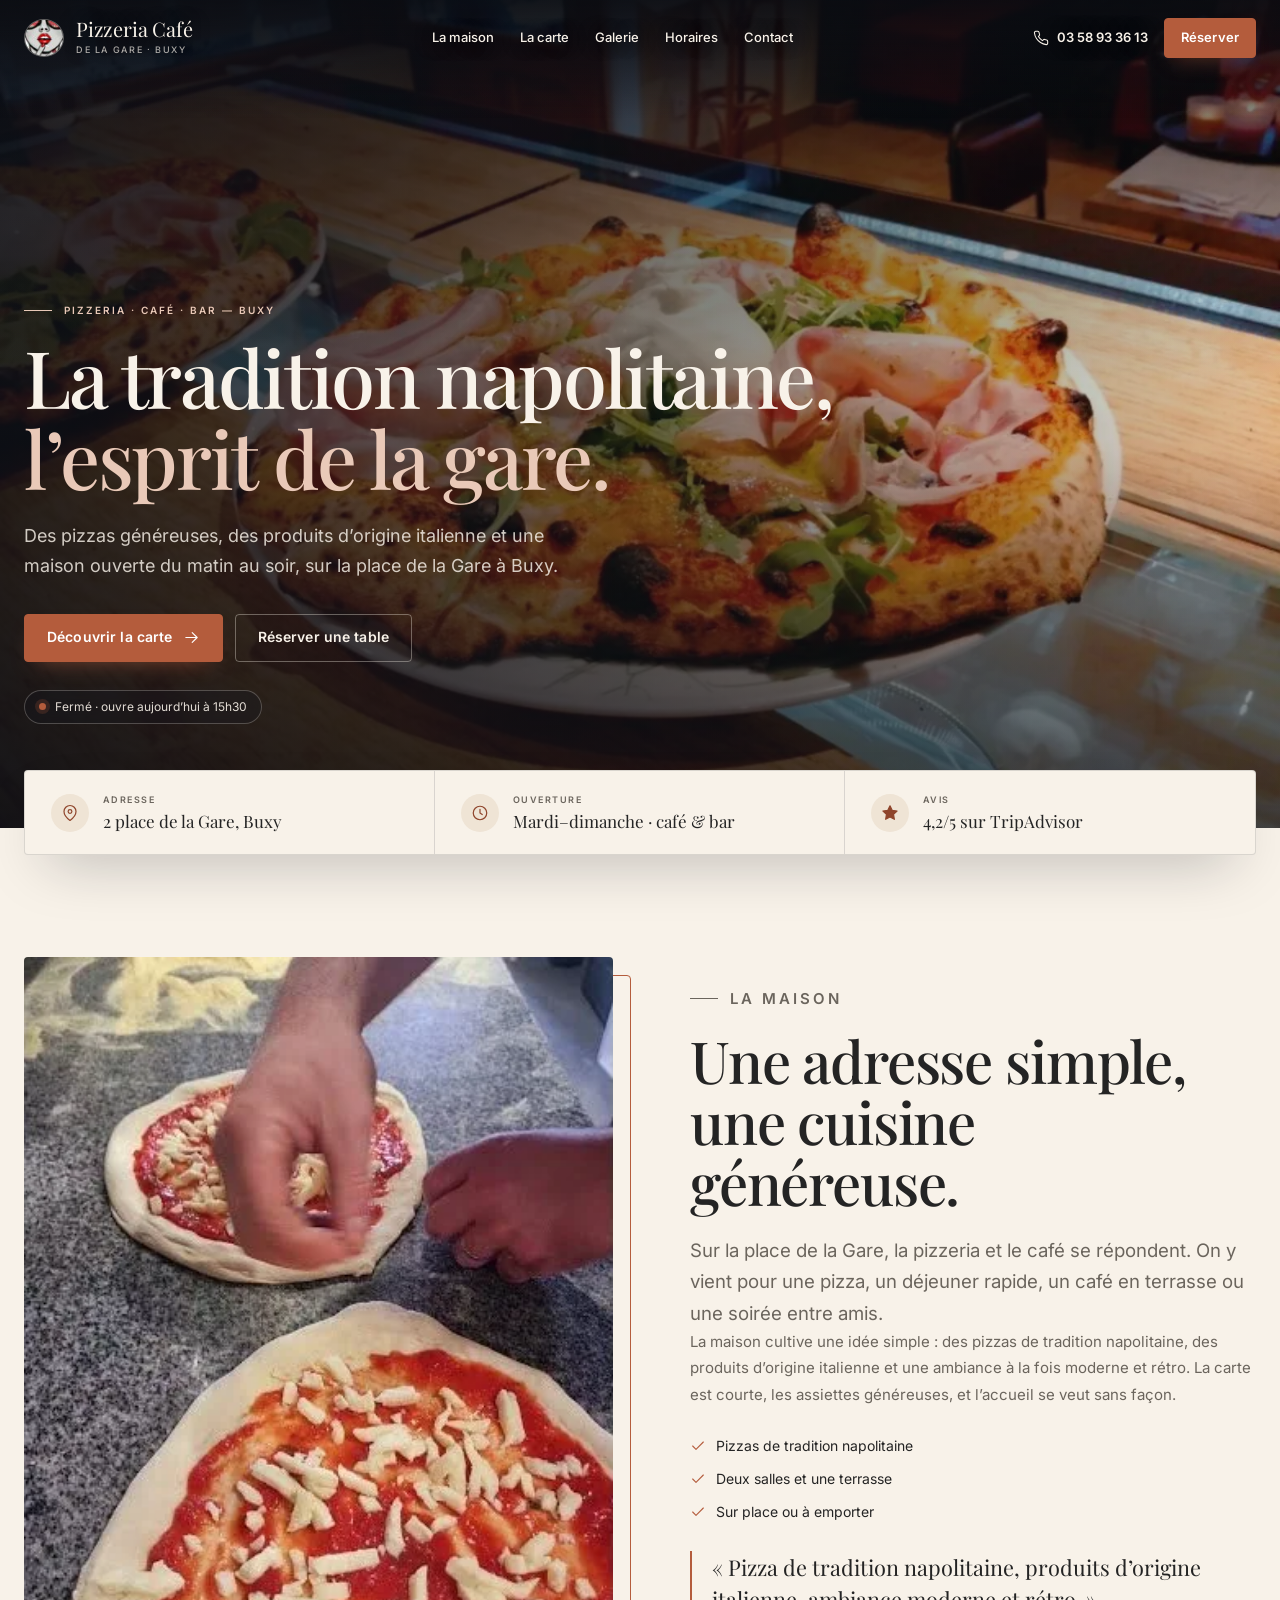
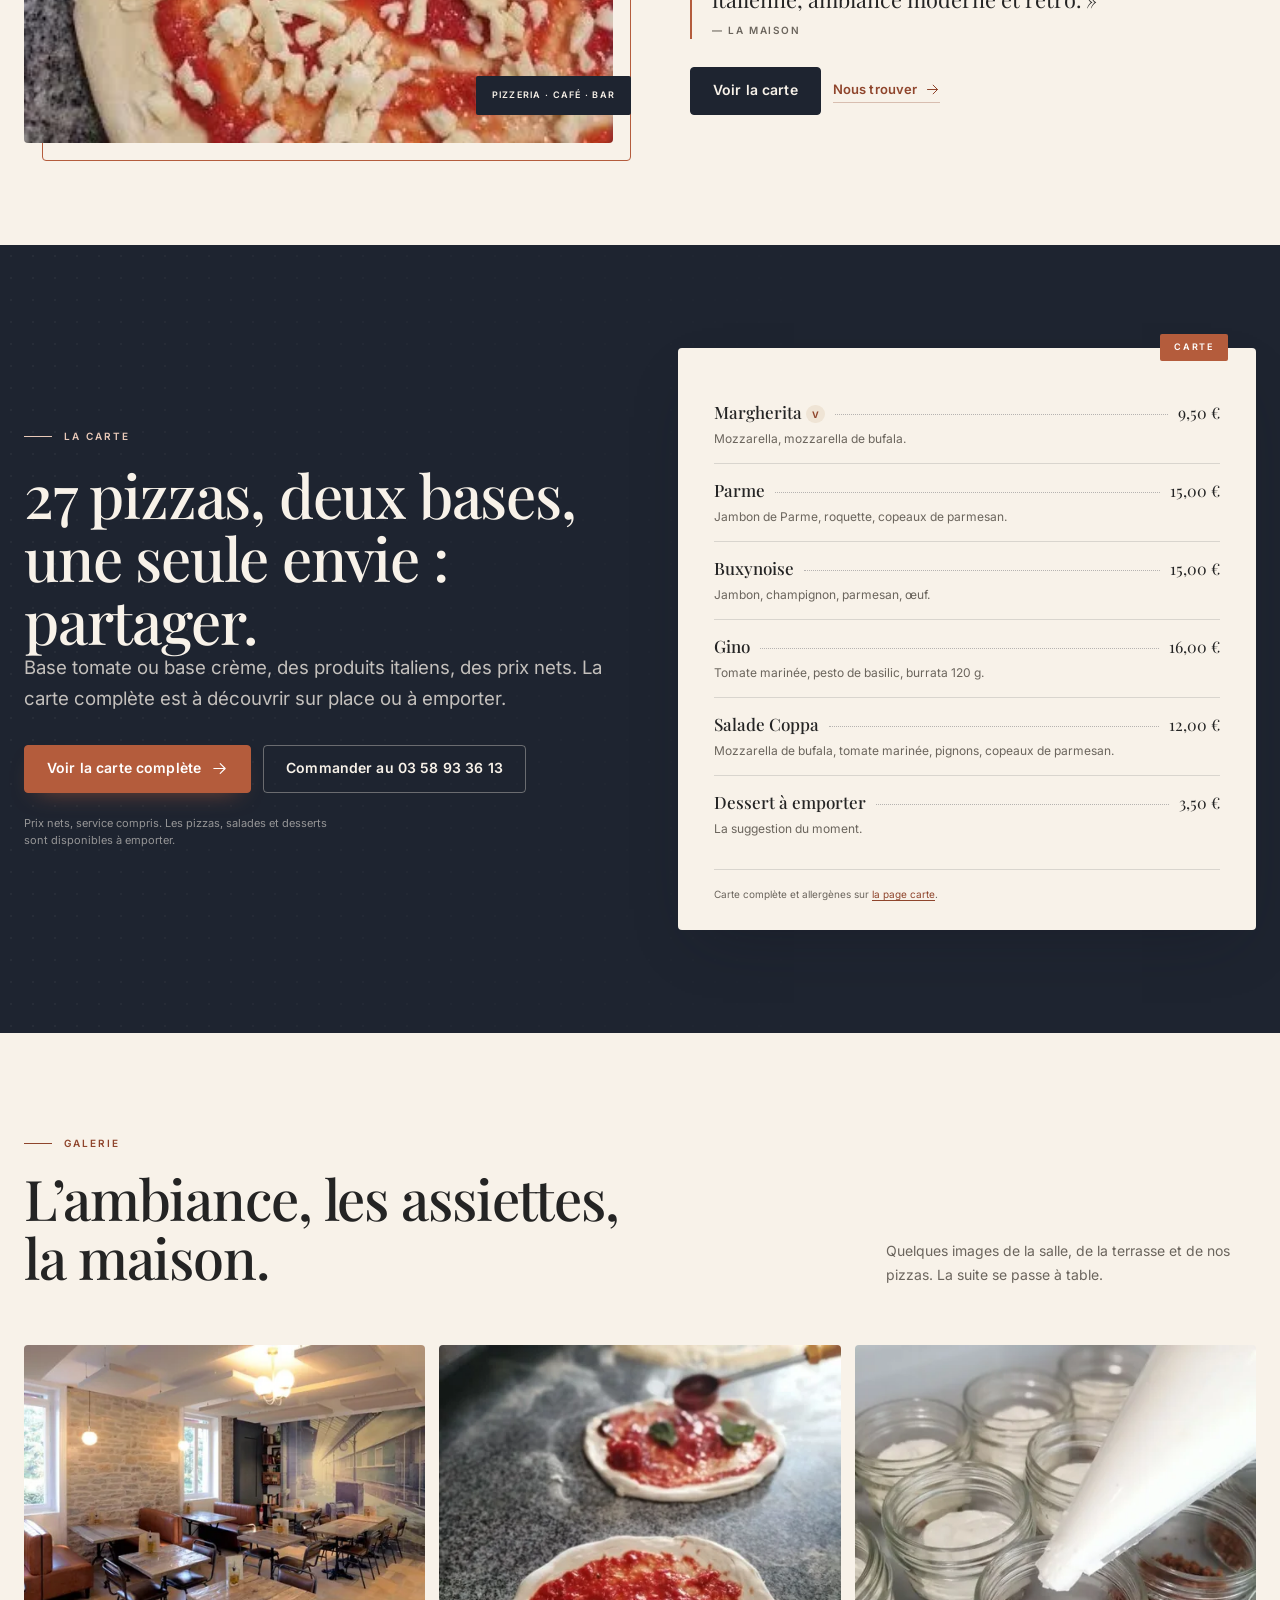
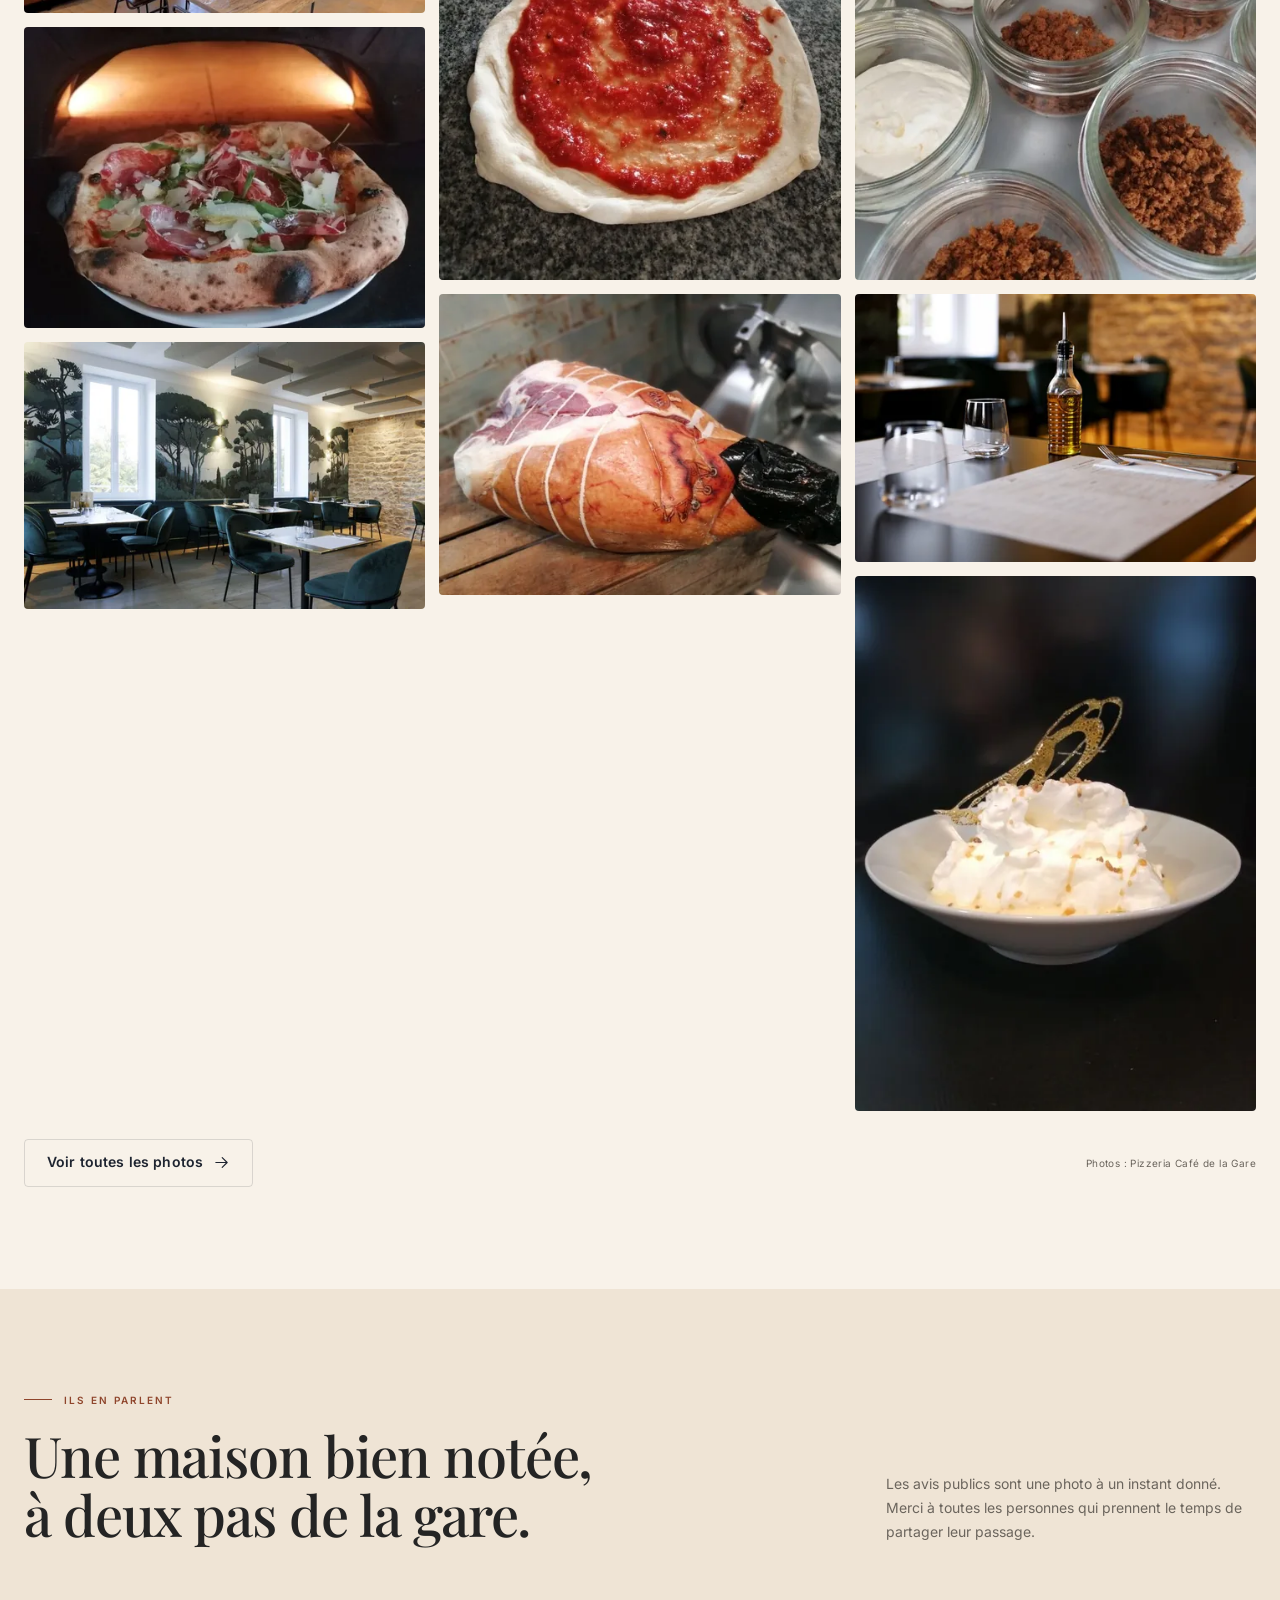
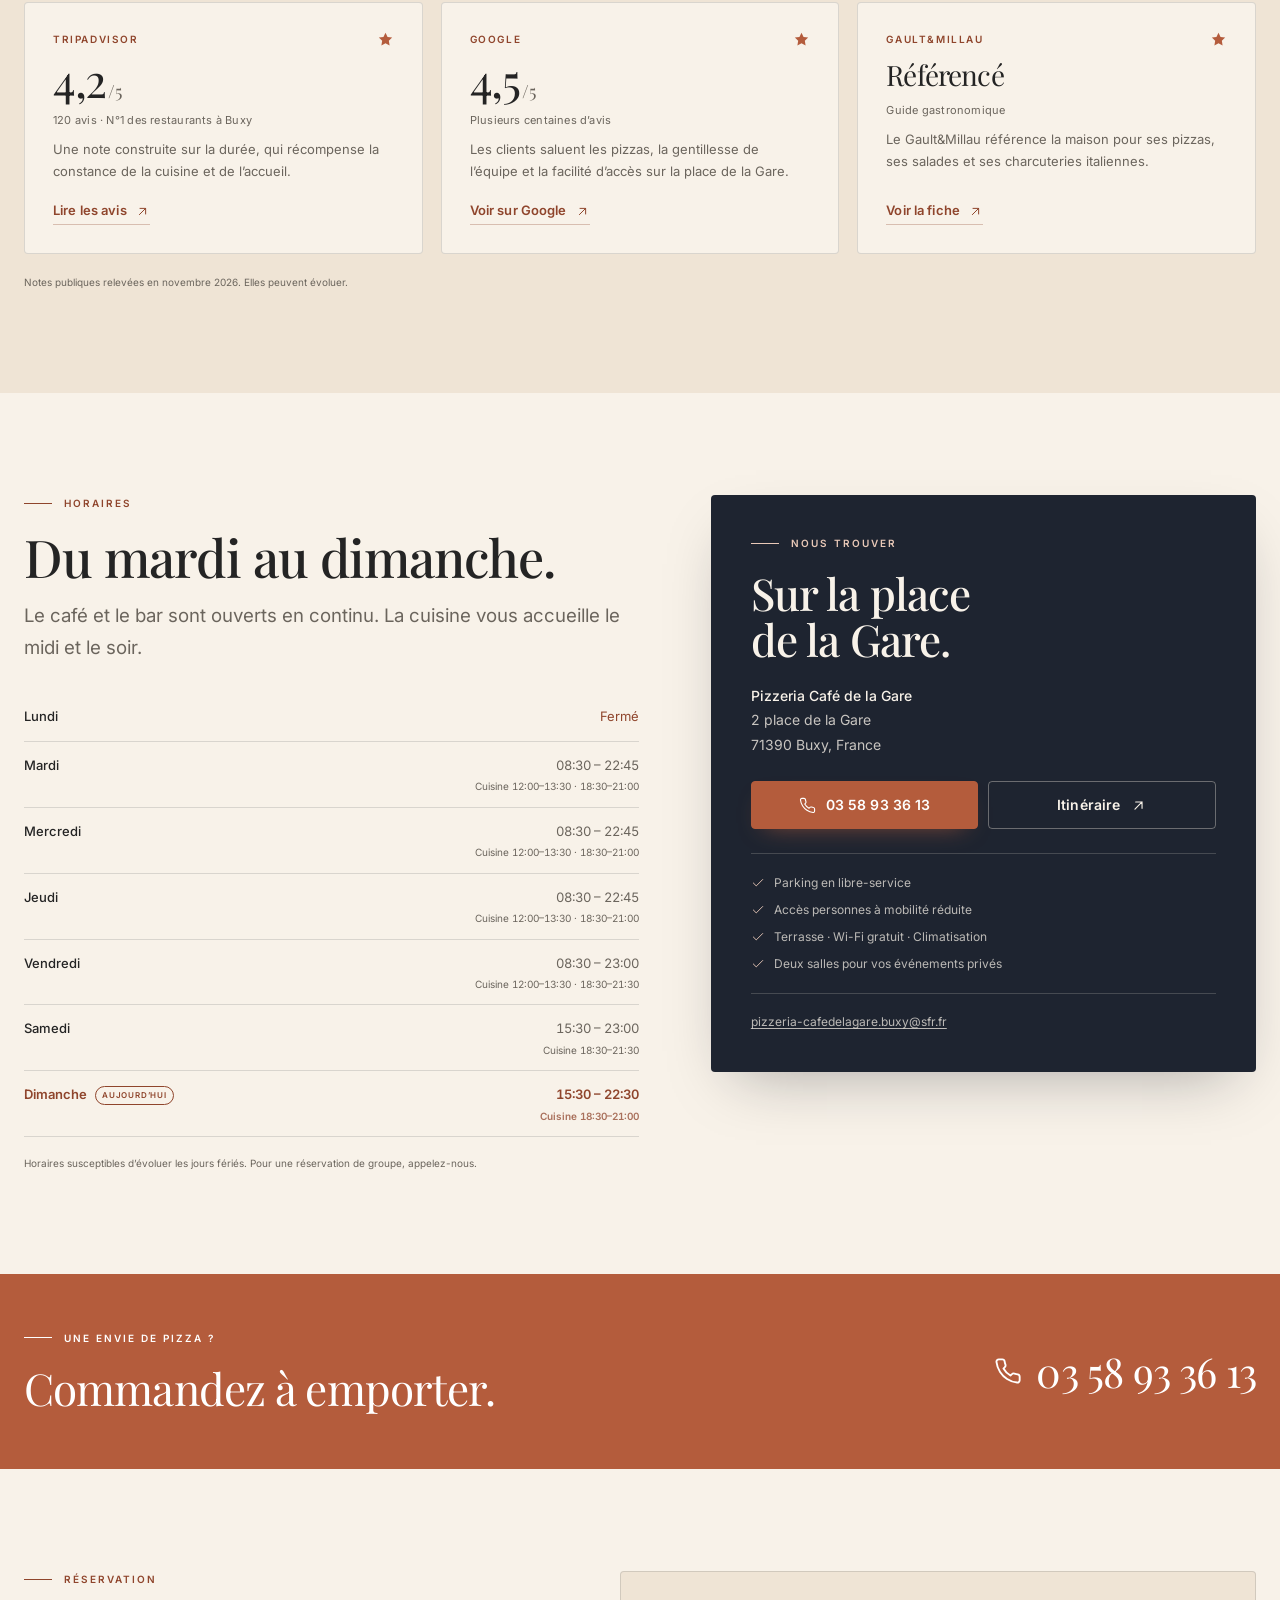
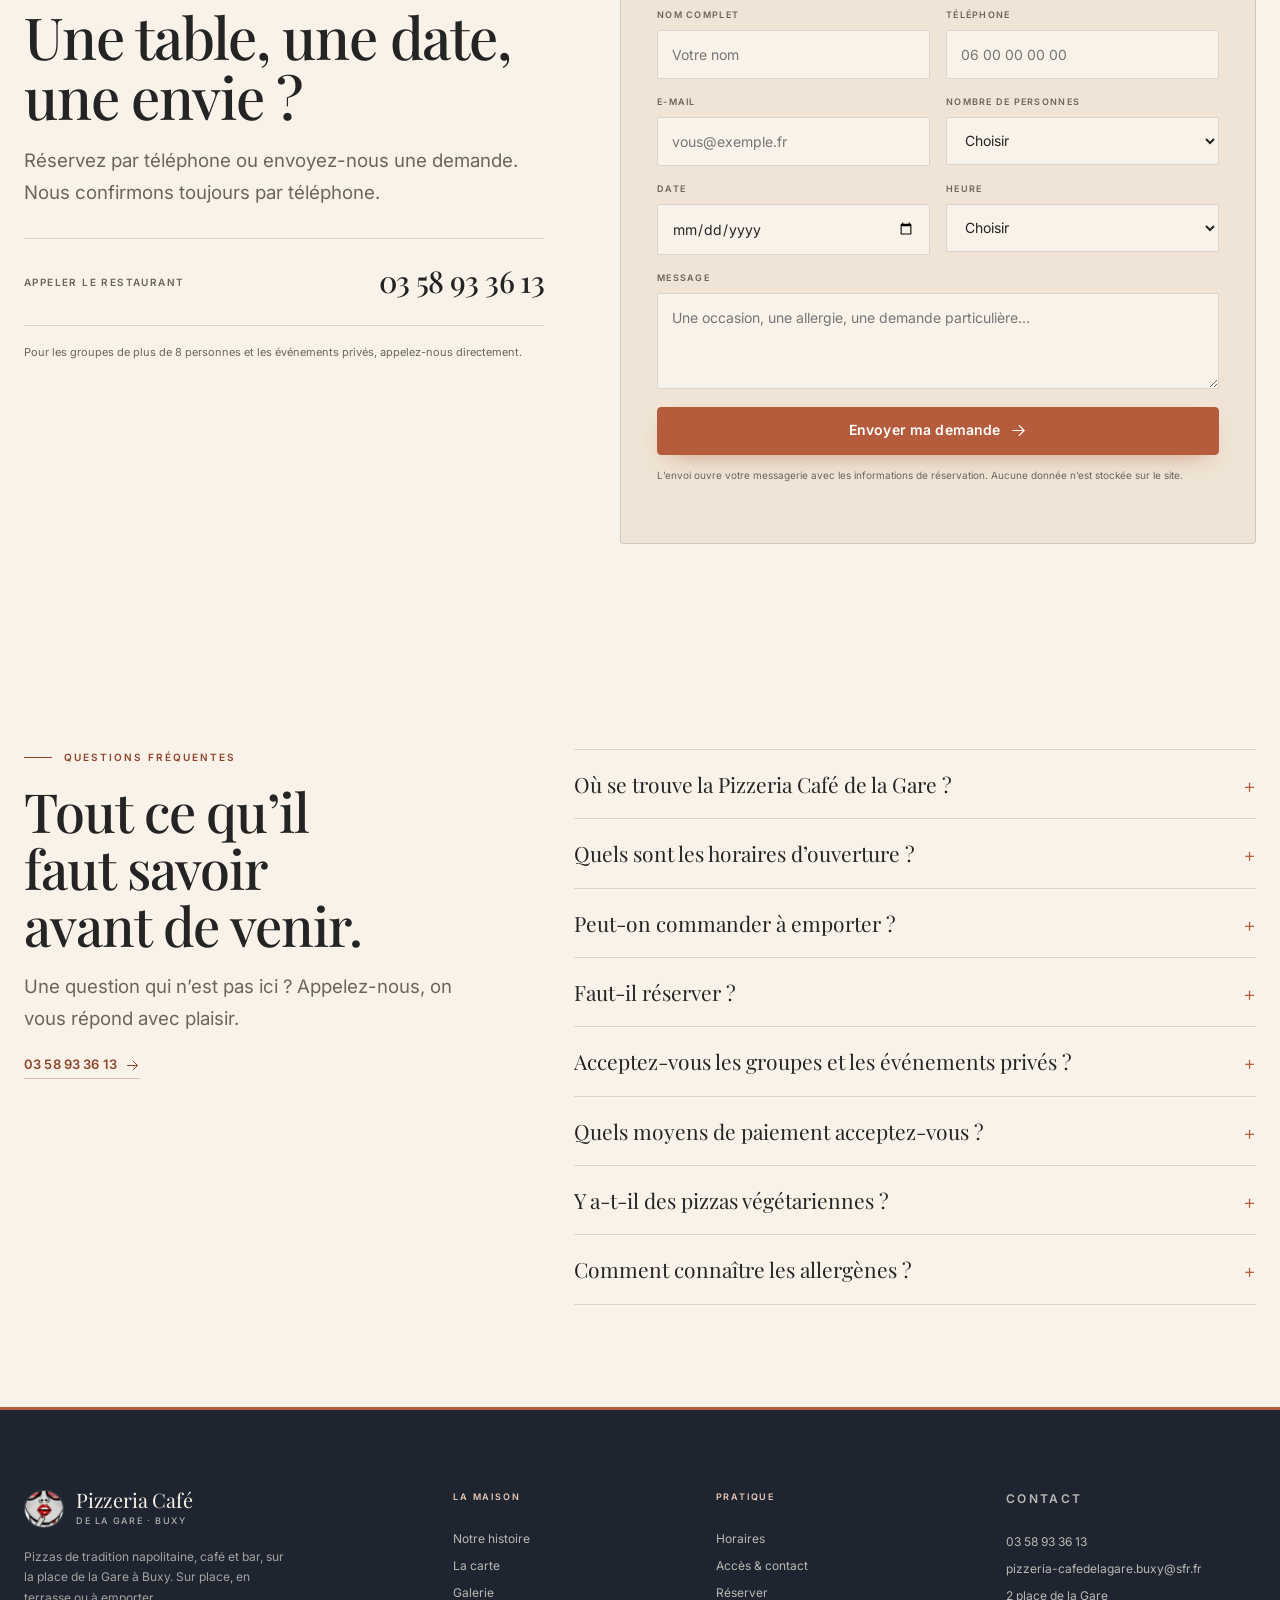
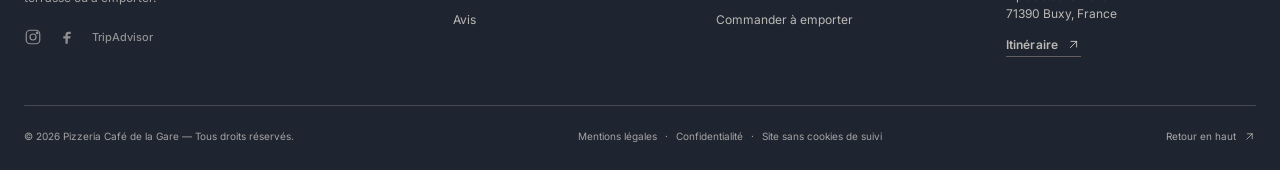
==== index.html @ 627a8370 "Site vitrine Pizzeria Café de la Gare" ====
<!doctype html>
<html lang="fr" class="no-js">
<head>
  <meta charset="utf-8">
  <script src="assets/js/head.js?v=20261110"></script>
  <meta name="viewport" content="width=device-width, initial-scale=1, viewport-fit=cover">
  <title>Pizzeria Café de la Gare — Pizzas napolitaines à Buxy (71)</title>
  <meta name="description" content="Pizzeria et café à Buxy : pizzas napolitaines, salades, desserts, café et bar. Sur place, en terrasse ou à emporter. Réservez au 03 58 93 36 13.">
  <link rel="canonical" href="https://pizzeria-cafedelagare-buxy.fr/">
  <meta name="robots" content="index,follow,max-image-preview:large">
  <meta name="theme-color" content="#1E2430">
  <meta name="color-scheme" content="light">

  <link rel="icon" href="favicon.svg" type="image/svg+xml">
  <link rel="icon" href="assets/img/favicon-32.png" sizes="32x32" type="image/png">
  <link rel="apple-touch-icon" href="assets/img/apple-touch-icon.png">
  <link rel="manifest" href="site.webmanifest">

  <link rel="preload" href="assets/fonts/playfair-latin.woff2" as="font" type="font/woff2" crossorigin>
  <link rel="preload" href="assets/fonts/inter-latin.woff2" as="font" type="font/woff2" crossorigin>
  <link rel="preload" href="assets/img/hero-1200.webp" as="image" type="image/webp" imagesrcset="assets/img/hero-800.webp 800w, assets/img/hero-1200.webp 1200w" imagesizes="100vw" fetchpriority="high">
  <link rel="stylesheet" href="assets/css/styles.css?v=20261110">

  <meta property="og:type" content="website">
  <meta property="og:site_name" content="Pizzeria Café de la Gare">
  <meta property="og:locale" content="fr_FR">
  <meta property="og:title" content="Pizzeria Café de la Gare — Pizzas napolitaines à Buxy">
  <meta property="og:description" content="Pizzas napolitaines, salades, desserts, café et bar. Sur place, en terrasse ou à emporter, au cœur de Buxy.">
  <meta property="og:url" content="https://pizzeria-cafedelagare-buxy.fr/">
  <meta property="og:image" content="https://pizzeria-cafedelagare-buxy.fr/assets/img/og-image.jpg">
  <meta property="og:image:width" content="1200">
  <meta property="og:image:height" content="630">
  <meta property="og:image:alt" content="Pizzeria Café de la Gare à Buxy — pizza napolitaine">
  <meta name="twitter:card" content="summary_large_image">
  <meta name="twitter:title" content="Pizzeria Café de la Gare — Pizzas napolitaines à Buxy">
  <meta name="twitter:description" content="Pizzas napolitaines, salades, desserts, café et bar. Sur place, en terrasse ou à emporter.">
  <meta name="twitter:image" content="https://pizzeria-cafedelagare-buxy.fr/assets/img/og-image.jpg">

  <script type="application/ld+json">
  {
    "@context": "https://schema.org",
    "@graph": [
      {
        "@type": "WebSite",
        "@id": "https://pizzeria-cafedelagare-buxy.fr/#website",
        "url": "https://pizzeria-cafedelagare-buxy.fr/",
        "name": "Pizzeria Café de la Gare",
        "inLanguage": "fr-FR",
        "publisher": { "@id": "https://pizzeria-cafedelagare-buxy.fr/#restaurant" }
      },
      {
        "@type": "Restaurant",
        "@id": "https://pizzeria-cafedelagare-buxy.fr/#restaurant",
        "name": "Pizzeria Café de la Gare",
        "url": "https://pizzeria-cafedelagare-buxy.fr/",
        "description": "Pizzeria et café à Buxy, en Saône-et-Loire : pizzas de tradition napolitaine, salades, desserts, café et bar. Sur place, en terrasse ou à emporter.",
        "image": [
          "https://pizzeria-cafedelagare-buxy.fr/assets/img/og-image.jpg",
          "https://pizzeria-cafedelagare-buxy.fr/assets/img/hero-1200.jpg",
          "https://pizzeria-cafedelagare-buxy.fr/assets/img/salle-bas-800.jpg"
        ],
        "logo": "https://pizzeria-cafedelagare-buxy.fr/assets/img/icon-512.png",
        "telephone": "+33358933613",
        "email": "pizzeria-cafedelagare.buxy@sfr.fr",
        "priceRange": "€€",
        "currenciesAccepted": "EUR",
        "paymentAccepted": "Carte bancaire, espèces, chèques, titres-restaurant, chèques-vacances, virement",
        "servesCuisine": ["Pizza", "Italienne", "Café", "Bar"],
        "acceptsReservations": "True",
        "hasMenu": "https://pizzeria-cafedelagare-buxy.fr/menu.html",
        "menu": "https://pizzeria-cafedelagare-buxy.fr/menu.html",
        "address": {
          "@type": "PostalAddress",
          "streetAddress": "2 place de la Gare",
          "addressLocality": "Buxy",
          "postalCode": "71390",
          "addressCountry": "FR"
        },
        "geo": {
          "@type": "GeoCoordinates",
          "latitude": "46.7129988",
          "longitude": "4.7024926"
        },
        "hasMap": "https://www.google.com/maps/search/?api=1&query=2%20place%20de%20la%20Gare%2C%2071390%20Buxy",
        "areaServed": [
          { "@type": "City", "name": "Buxy" },
          { "@type": "City", "name": "Givry" },
          { "@type": "City", "name": "Montagny-lès-Buxy" },
          { "@type": "City", "name": "Saint-Boil" },
          { "@type": "City", "name": "Jully-lès-Buxy" }
        ],
        "openingHoursSpecification": [
          { "@type": "OpeningHoursSpecification", "dayOfWeek": "https://schema.org/Tuesday", "opens": "08:30", "closes": "22:45" },
          { "@type": "OpeningHoursSpecification", "dayOfWeek": "https://schema.org/Wednesday", "opens": "08:30", "closes": "22:45" },
          { "@type": "OpeningHoursSpecification", "dayOfWeek": "https://schema.org/Thursday", "opens": "08:30", "closes": "22:45" },
          { "@type": "OpeningHoursSpecification", "dayOfWeek": "https://schema.org/Friday", "opens": "08:30", "closes": "23:00" },
          { "@type": "OpeningHoursSpecification", "dayOfWeek": "https://schema.org/Saturday", "opens": "15:30", "closes": "23:00" },
          { "@type": "OpeningHoursSpecification", "dayOfWeek": "https://schema.org/Sunday", "opens": "15:30", "closes": "22:30" }
        ],
        "sameAs": [
          "https://www.instagram.com/pizzeria_cafedelagare_buxy/",
          "https://www.facebook.com/p/Pizzeria-Caf%C3%A9-de-la-Gare-Buxy-100063476135410/",
          "https://www.tripadvisor.fr/Restaurant_Review-g1202085-d6403823-Reviews-Pizzeria_Cafe_de_la_Gare-Buxy_Saone_et_Loire_Bourgogne_Franche_Comte.html",
          "https://fr.gaultmillau.com/en/restaurants/pizzeria-cafe-de-la-gare"
        ]
      },
      {
        "@type": "FAQPage",
        "@id": "https://pizzeria-cafedelagare-buxy.fr/#faq",
        "mainEntity": [
          {
            "@type": "Question",
            "name": "Où se trouve la Pizzeria Café de la Gare ?",
            "acceptedAnswer": { "@type": "Answer", "text": "Au 2 place de la Gare, à Buxy (71390), entre Chalon-sur-Saône et Cluny." }
          },
          {
            "@type": "Question",
            "name": "Quels sont les horaires d'ouverture ?",
            "acceptedAnswer": { "@type": "Answer", "text": "Du mardi au vendredi de 8 h 30 à 22 h 45 (23 h le vendredi), le samedi de 15 h 30 à 23 h et le dimanche de 15 h 30 à 22 h 30. Fermé le lundi. La cuisine est ouverte le midi et le soir." }
          },
          {
            "@type": "Question",
            "name": "Peut-on commander à emporter ?",
            "acceptedAnswer": { "@type": "Answer", "text": "Oui, les pizzas, salades et desserts sont disponibles à emporter. Commandez au 03 58 93 36 13." }
          },
          {
            "@type": "Question",
            "name": "Faut-il réserver ?",
            "acceptedAnswer": { "@type": "Answer", "text": "C'est recommandé, surtout le week-end. Appelez-nous au 03 58 93 36 13 ou envoyez une demande via le formulaire de réservation." }
          },
          {
            "@type": "Question",
            "name": "Acceptez-vous les groupes et les événements privés ?",
            "acceptedAnswer": { "@type": "Answer", "text": "Oui, la maison dispose de deux salles. Contactez-nous pour organiser votre repas de groupe, anniversaire ou événement privé." }
          },
          {
            "@type": "Question",
            "name": "Quels moyens de paiement acceptez-vous ?",
            "acceptedAnswer": { "@type": "Answer", "text": "Carte bancaire (Visa, Mastercard, Maestro), espèces, chèques, titres-restaurant, chèques-vacances et virement." }
          },
          {
            "@type": "Question",
            "name": "Y a-t-il des pizzas végétariennes ?",
            "acceptedAnswer": { "@type": "Answer", "text": "Oui, plusieurs pizzas sont végétariennes : Margherita, Végétarienne, 4 Fromages, Provolone, Chèvre Miel et Quattro. Elles sont signalées par un V sur la carte." }
          },
          {
            "@type": "Question",
            "name": "Comment connaître les allergènes ?",
            "acceptedAnswer": { "@type": "Answer", "text": "La liste des allergènes est disponible sur demande en salle. Signalez-nous toute allergie lors de votre réservation ou de votre commande." }
          }
        ]
      }
    ]
  }
  </script>
</head>
<body>
  <svg class="sprite" aria-hidden="true" xmlns="http://www.w3.org/2000/svg">
    <symbol id="i-phone" viewBox="0 0 24 24"><path d="M22 16.9v3a2 2 0 0 1-2.2 2 19.8 19.8 0 0 1-8.6-3.1 19.5 19.5 0 0 1-6-6A19.8 19.8 0 0 1 2.1 4.2 2 2 0 0 1 4.1 2h3a2 2 0 0 1 2 1.7c.1 1 .4 1.9.7 2.8a2 2 0 0 1-.5 2.1L8.1 9.9a16 16 0 0 0 6 6l1.3-1.2a2 2 0 0 1 2.1-.5c.9.3 1.8.6 2.8.7a2 2 0 0 1 1.7 2Z"/></symbol>
    <symbol id="i-pin" viewBox="0 0 24 24"><path d="M20 10c0 6-8 12-8 12S4 16 4 10a8 8 0 1 1 16 0Z"/><circle cx="12" cy="10" r="2.5"/></symbol>
    <symbol id="i-clock" viewBox="0 0 24 24"><circle cx="12" cy="12" r="9"/><path d="M12 7v5l3 2"/></symbol>
    <symbol id="i-star" viewBox="0 0 24 24"><path fill="currentColor" d="m12 2.5 2.9 5.9 6.5.9-4.7 4.6 1.1 6.5-5.8-3.1-5.8 3.1 1.1-6.5L2.6 9.3l6.5-.9L12 2.5Z"/></symbol>
    <symbol id="i-arrow" viewBox="0 0 24 24"><path d="M4 12h16M13 5l7 7-7 7"/></symbol>
    <symbol id="i-arrow-up" viewBox="0 0 24 24"><path d="M7 17 17 7M8 7h9v9"/></symbol>
    <symbol id="i-check" viewBox="0 0 24 24"><path d="m4 12 5 5L20 6"/></symbol>
    <symbol id="i-menu" viewBox="0 0 24 24"><path d="M4 7h16M4 12h16M4 17h16"/></symbol>
    <symbol id="i-close" viewBox="0 0 24 24"><path d="M6 6l12 12M18 6 6 18"/></symbol>
    <symbol id="i-left" viewBox="0 0 24 24"><path d="M15 5l-7 7 7 7"/></symbol>
    <symbol id="i-right" viewBox="0 0 24 24"><path d="M9 5l7 7-7 7"/></symbol>
    <symbol id="i-instagram" viewBox="0 0 24 24"><rect x="3" y="3" width="18" height="18" rx="5"/><circle cx="12" cy="12" r="4"/><circle cx="17.5" cy="6.5" r="1"/></symbol>
    <symbol id="i-facebook" viewBox="0 0 24 24"><path fill="currentColor" d="M14 8h3V5h-3a4 4 0 0 0-4 4v2H7v3h3v7h3v-7h3l1-3h-4V9a1 1 0 0 1 1-1Z"/></symbol>
    <symbol id="i-train" viewBox="0 0 24 24"><rect x="5" y="3" width="14" height="14" rx="3"/><path d="M8 21l2-4M16 21l-2-4M5 10h14M9 14h.01M15 14h.01"/></symbol>
  </svg>

  <a class="skip-link" href="#main">Aller au contenu</a>

  <header class="site-header" data-header>
    <div class="container header__inner">
      <a class="brand" href="index.html">
        <img class="brand__logo" src="assets/img/logo.jpg" width="40" height="38" alt="">
        <span class="brand__text">
          <span class="brand__name">Pizzeria Café</span>
          <span class="brand__sub">de la Gare · Buxy</span>
        </span>
      </a>

      <nav class="nav" aria-label="Navigation principale">
        <a href="#maison">La maison</a>
        <a href="menu.html">La carte</a>
        <a href="#galerie">Galerie</a>
        <a href="#horaires">Horaires</a>
        <a href="#contact">Contact</a>
      </nav>

      <div class="header__actions">
        <a class="header__phone" href="tel:+33358933613">
          <svg class="icon" aria-hidden="true"><use href="#i-phone"/></svg>
          <span>03 58 93 36 13</span>
        </a>
        <a class="btn btn--primary btn--sm header__cta" href="#reservation">Réserver</a>
        <button class="nav-toggle" type="button" aria-label="Ouvrir le menu" aria-expanded="false" aria-controls="mobile-nav">
          <svg class="icon" aria-hidden="true"><use href="#i-menu"/></svg>
        </button>
      </div>
    </div>
  </header>

  <dialog class="mobile-nav" id="mobile-nav" aria-label="Menu de navigation">
    <div class="mobile-nav__top">
      <span class="mobile-nav__brand">Pizzeria Café de la Gare</span>
      <button class="icon-btn" type="button" data-close aria-label="Fermer le menu">
        <svg class="icon" aria-hidden="true"><use href="#i-close"/></svg>
      </button>
    </div>
    <nav class="mobile-nav__links" aria-label="Navigation mobile">
      <a href="#maison" data-close><span>01</span>La maison</a>
      <a href="menu.html" data-close><span>02</span>La carte</a>
      <a href="#galerie" data-close><span>03</span>Galerie</a>
      <a href="#horaires" data-close><span>04</span>Horaires &amp; accès</a>
      <a href="#reservation" data-close><span>05</span>Réserver</a>
    </nav>
    <div class="mobile-nav__contact">
      <a class="btn btn--primary" href="tel:+33358933613">
        <svg class="icon" aria-hidden="true"><use href="#i-phone"/></svg>
        Appeler le restaurant
      </a>
      <p>2 place de la Gare · 71390 Buxy</p>
      <div class="socials">
        <a href="https://www.instagram.com/pizzeria_cafedelagare_buxy/" target="_blank" rel="noopener" aria-label="Instagram">
          <svg class="icon" aria-hidden="true"><use href="#i-instagram"/></svg>
        </a>
        <a href="https://www.facebook.com/p/Pizzeria-Caf%C3%A9-de-la-Gare-Buxy-100063476135410/" target="_blank" rel="noopener" aria-label="Facebook">
          <svg class="icon icon--fill" aria-hidden="true"><use href="#i-facebook"/></svg>
        </a>
        <a href="https://www.tripadvisor.fr/Restaurant_Review-g1202085-d6403823-Reviews-Pizzeria_Cafe_de_la_Gare-Buxy_Saone_et_Loire_Bourgogne_Franche_Comte.html" target="_blank" rel="noopener">TripAdvisor</a>
      </div>
    </div>
  </dialog>

  <main id="main">
    <section class="hero" id="accueil" aria-label="Bienvenue">
      <div class="hero__media">
        <picture>
          <source type="image/webp" srcset="assets/img/hero-800.webp 800w, assets/img/hero-1200.webp 1200w" sizes="100vw">
          <img src="assets/img/hero-1200.jpg" srcset="assets/img/hero-800.jpg 800w, assets/img/hero-1200.jpg 1200w" sizes="100vw" width="1200" height="800" alt="Pizza napolitaine au jambon et à la burrata, Pizzeria Café de la Gare à Buxy" fetchpriority="high" decoding="async">
        </picture>
      </div>
      <div class="hero__overlay" aria-hidden="true"></div>

      <div class="container hero__content">
        <p class="eyebrow eyebrow--light">Pizzeria · Café · Bar — Buxy</p>
        <h1>La tradition napolitaine,<br><span>l’esprit de la gare.</span></h1>
        <p class="hero__lead">Des pizzas généreuses, des produits d’origine italienne et une maison ouverte du matin au soir, sur la place de la Gare à Buxy.</p>
        <div class="hero__actions">
          <a class="btn btn--primary" href="menu.html">
            Découvrir la carte
            <svg class="icon" aria-hidden="true"><use href="#i-arrow"/></svg>
          </a>
          <a class="btn btn--ghost" href="#reservation">Réserver une table</a>
        </div>
        <p class="status" data-open-status>
          <span class="status__dot" aria-hidden="true"></span>
          <span class="status__text">Ouvert mardi–dimanche</span>
        </p>
      </div>
    </section>

    <div class="container quick-info-wrap">
      <div class="quick-info">
        <a class="quick-info__item" href="https://www.google.com/maps/search/?api=1&amp;query=2%20place%20de%20la%20Gare%2C%2071390%20Buxy" target="_blank" rel="noopener">
          <span class="quick-info__icon"><svg class="icon" aria-hidden="true"><use href="#i-pin"/></svg></span>
          <span>
            <span class="quick-info__label">Adresse</span>
            <span class="quick-info__value">2 place de la Gare, Buxy</span>
          </span>
        </a>
        <a class="quick-info__item" href="#horaires">
          <span class="quick-info__icon"><svg class="icon" aria-hidden="true"><use href="#i-clock"/></svg></span>
          <span>
            <span class="quick-info__label">Ouverture</span>
            <span class="quick-info__value">Mardi–dimanche · café &amp; bar</span>
          </span>
        </a>
        <a class="quick-info__item" href="#avis">
          <span class="quick-info__icon"><svg class="icon" aria-hidden="true"><use href="#i-star"/></svg></span>
          <span>
            <span class="quick-info__label">Avis</span>
            <span class="quick-info__value">4,2/5 sur TripAdvisor</span>
          </span>
        </a>
      </div>
    </div>

    <section class="section about" id="maison">
      <div class="container about__grid">
        <div class="about__media reveal">
          <picture>
            <source type="image/webp" srcset="assets/img/garnissage.webp">
            <img src="assets/img/garnissage.jpg" width="360" height="480" alt="Préparation d’une pizza à la main à la Pizzeria Café de la Gare" loading="lazy" decoding="async">
          </picture>
          <span class="about__badge">Pizzeria · Café · Bar</span>
        </div>
        <div class="about__body reveal">
          <p class="eyebrow">La maison</p>
          <h2>Une adresse simple,<br>une cuisine généreuse.</h2>
          <p class="lead">Sur la place de la Gare, la pizzeria et le café se répondent. On y vient pour une pizza, un déjeuner rapide, un café en terrasse ou une soirée entre amis.</p>
          <p>La maison cultive une idée simple : des pizzas de tradition napolitaine, des produits d’origine italienne et une ambiance à la fois moderne et rétro. La carte est courte, les assiettes généreuses, et l’accueil se veut sans façon.</p>
          <ul class="check-list">
            <li><svg class="icon" aria-hidden="true"><use href="#i-check"/></svg>Pizzas de tradition napolitaine</li>
            <li><svg class="icon" aria-hidden="true"><use href="#i-check"/></svg>Deux salles et une terrasse</li>
            <li><svg class="icon" aria-hidden="true"><use href="#i-check"/></svg>Sur place ou à emporter</li>
          </ul>
          <blockquote class="quote">
            <p>« Pizza de tradition napolitaine, produits d’origine italienne, ambiance moderne et rétro. »</p>
            <cite>— La maison</cite>
          </blockquote>
          <div class="actions">
            <a class="btn btn--dark" href="menu.html">Voir la carte</a>
            <a class="text-link" href="#horaires">Nous trouver <svg class="icon" aria-hidden="true"><use href="#i-arrow"/></svg></a>
          </div>
        </div>
      </div>
    </section>

    <section class="section menu-preview" id="carte">
      <div class="container menu-preview__grid">
        <div class="menu-preview__intro reveal">
          <p class="eyebrow eyebrow--light">La carte</p>
          <h2>27 pizzas, deux bases,<br>une seule envie : partager.</h2>
          <p class="lead">Base tomate ou base crème, des produits italiens, des prix nets. La carte complète est à découvrir sur place ou à emporter.</p>
          <div class="actions">
            <a class="btn btn--primary" href="menu.html">Voir la carte complète <svg class="icon" aria-hidden="true"><use href="#i-arrow"/></svg></a>
            <a class="btn btn--ghost" href="tel:+33358933613">Commander au 03 58 93 36 13</a>
          </div>
          <p class="menu-preview__note">Prix nets, service compris. Les pizzas, salades et desserts sont disponibles à emporter.</p>
        </div>

        <div class="menu-card reveal" aria-label="Quelques plats de la carte">
          <span class="menu-card__stamp">Carte</span>
          <div class="menu-card__item">
            <div class="menu-line"><span class="menu-line__name">Margherita <span class="badge">V</span></span><span class="menu-line__dots" aria-hidden="true"></span><span class="menu-line__price">9,50 €</span></div>
            <p>Mozzarella, mozzarella de bufala.</p>
          </div>
          <div class="menu-card__item">
            <div class="menu-line"><span class="menu-line__name">Parme</span><span class="menu-line__dots" aria-hidden="true"></span><span class="menu-line__price">15,00 €</span></div>
            <p>Jambon de Parme, roquette, copeaux de parmesan.</p>
          </div>
          <div class="menu-card__item">
            <div class="menu-line"><span class="menu-line__name">Buxynoise</span><span class="menu-line__dots" aria-hidden="true"></span><span class="menu-line__price">15,00 €</span></div>
            <p>Jambon, champignon, parmesan, œuf.</p>
          </div>
          <div class="menu-card__item">
            <div class="menu-line"><span class="menu-line__name">Gino</span><span class="menu-line__dots" aria-hidden="true"></span><span class="menu-line__price">16,00 €</span></div>
            <p>Tomate marinée, pesto de basilic, burrata 120 g.</p>
          </div>
          <div class="menu-card__item">
            <div class="menu-line"><span class="menu-line__name">Salade Coppa</span><span class="menu-line__dots" aria-hidden="true"></span><span class="menu-line__price">12,00 €</span></div>
            <p>Mozzarella de bufala, tomate marinée, pignons, copeaux de parmesan.</p>
          </div>
          <div class="menu-card__item">
            <div class="menu-line"><span class="menu-line__name">Dessert à emporter</span><span class="menu-line__dots" aria-hidden="true"></span><span class="menu-line__price">3,50 €</span></div>
            <p>La suggestion du moment.</p>
          </div>
          <p class="menu-card__foot">Carte complète et allergènes sur <a href="menu.html">la page carte</a>.</p>
        </div>
      </div>
    </section>

    <section class="section gallery" id="galerie">
      <div class="container">
        <div class="section-head reveal">
          <div>
            <p class="eyebrow">Galerie</p>
            <h2>L’ambiance, les assiettes,<br>la maison.</h2>
          </div>
          <p class="section-head__aside">Quelques images de la salle, de la terrasse et de nos pizzas. La suite se passe à table.</p>
        </div>

        <div class="gallery__grid">
          <button class="gallery__item reveal" type="button" data-full="assets/img/salle-bas-800.jpg" data-caption="La salle du bas" data-alt="Salle du bas de la Pizzeria Café de la Gare à Buxy" aria-label="Agrandir la photo : La salle du bas">
            <picture>
              <source type="image/webp" srcset="assets/img/salle-bas-480.webp 480w, assets/img/salle-bas-800.webp 800w" sizes="(max-width: 600px) 50vw, (max-width: 860px) 45vw, 33vw">
              <img src="assets/img/salle-bas-800.jpg" srcset="assets/img/salle-bas-480.jpg 480w, assets/img/salle-bas-800.jpg 800w" sizes="(max-width: 600px) 50vw, (max-width: 860px) 45vw, 33vw" width="800" height="533" alt="Salle du bas de la Pizzeria Café de la Gare à Buxy" loading="lazy" decoding="async">
            </picture>
            <span class="gallery__caption">La salle du bas</span>
          </button>

          <button class="gallery__item reveal" type="button" data-full="assets/img/pizza-coppa-800.jpg" data-caption="Pizza Coppa" data-alt="Pizza Coppa avec coppa et mozzarella de bufala" aria-label="Agrandir la photo : Pizza Coppa">
            <picture>
              <source type="image/webp" srcset="assets/img/pizza-coppa-480.webp 480w, assets/img/pizza-coppa-800.webp 800w" sizes="(max-width: 600px) 50vw, (max-width: 860px) 45vw, 33vw">
              <img src="assets/img/pizza-coppa-800.jpg" srcset="assets/img/pizza-coppa-480.jpg 480w, assets/img/pizza-coppa-800.jpg 800w" sizes="(max-width: 600px) 50vw, (max-width: 860px) 45vw, 33vw" width="800" height="600" alt="Pizza Coppa avec coppa et mozzarella de bufala" loading="lazy" decoding="async">
            </picture>
            <span class="gallery__caption">Pizza Coppa</span>
          </button>

          <button class="gallery__item reveal" type="button" data-full="assets/img/salle-etage-800.jpg" data-caption="La salle à l’étage" data-alt="Salle à l’étage de la Pizzeria Café de la Gare" aria-label="Agrandir la photo : La salle à l’étage">
            <picture>
              <source type="image/webp" srcset="assets/img/salle-etage-480.webp 480w, assets/img/salle-etage-800.webp 800w" sizes="(max-width: 600px) 50vw, (max-width: 860px) 45vw, 33vw">
              <img src="assets/img/salle-etage-800.jpg" srcset="assets/img/salle-etage-480.jpg 480w, assets/img/salle-etage-800.jpg 800w" sizes="(max-width: 600px) 50vw, (max-width: 860px) 45vw, 33vw" width="800" height="533" alt="Salle à l’étage de la Pizzeria Café de la Gare" loading="lazy" decoding="async">
            </picture>
            <span class="gallery__caption">La salle à l’étage</span>
          </button>

          <button class="gallery__item reveal" type="button" data-full="assets/img/sauce-tomate-612.jpg" data-caption="La sauce tomate" data-alt="Sauce tomate maison de la Pizzeria Café de la Gare" aria-label="Agrandir la photo : La sauce tomate">
            <picture>
              <source type="image/webp" srcset="assets/img/sauce-tomate-480.webp 480w, assets/img/sauce-tomate-612.webp 612w" sizes="(max-width: 600px) 50vw, (max-width: 860px) 45vw, 33vw">
              <img src="assets/img/sauce-tomate-612.jpg" srcset="assets/img/sauce-tomate-480.jpg 480w, assets/img/sauce-tomate-612.jpg 612w" sizes="(max-width: 600px) 50vw, (max-width: 860px) 45vw, 33vw" width="612" height="816" alt="Sauce tomate maison de la Pizzeria Café de la Gare" loading="lazy" decoding="async">
            </picture>
            <span class="gallery__caption">La sauce tomate</span>
          </button>

          <button class="gallery__item reveal" type="button" data-full="assets/img/parme-800.jpg" data-caption="Parme 24 mois" data-alt="Parme 24 mois, charcuterie italienne" aria-label="Agrandir la photo : Parme 24 mois">
            <picture>
              <source type="image/webp" srcset="assets/img/parme-480.webp 480w, assets/img/parme-800.webp 800w" sizes="(max-width: 600px) 50vw, (max-width: 860px) 45vw, 33vw">
              <img src="assets/img/parme-800.jpg" srcset="assets/img/parme-480.jpg 480w, assets/img/parme-800.jpg 800w" sizes="(max-width: 600px) 50vw, (max-width: 860px) 45vw, 33vw" width="800" height="600" alt="Parme 24 mois, charcuterie italienne" loading="lazy" decoding="async">
            </picture>
            <span class="gallery__caption">Parme 24 mois</span>
          </button>

          <button class="gallery__item reveal" type="button" data-full="assets/img/tiramisu-612.jpg" data-caption="Tiramisu spéculoos" data-alt="Tiramisu spéculoos de la Pizzeria Café de la Gare" aria-label="Agrandir la photo : Tiramisu spéculoos">
            <picture>
              <source type="image/webp" srcset="assets/img/tiramisu-480.webp 480w, assets/img/tiramisu-612.webp 612w" sizes="(max-width: 600px) 50vw, (max-width: 860px) 45vw, 33vw">
              <img src="assets/img/tiramisu-612.jpg" srcset="assets/img/tiramisu-480.jpg 480w, assets/img/tiramisu-612.jpg 612w" sizes="(max-width: 600px) 50vw, (max-width: 860px) 45vw, 33vw" width="612" height="816" alt="Tiramisu spéculoos de la Pizzeria Café de la Gare" loading="lazy" decoding="async">
            </picture>
            <span class="gallery__caption">Tiramisu spéculoos</span>
          </button>

          <button class="gallery__item reveal" type="button" data-full="assets/img/ambiance-800.jpg" data-caption="L’ambiance" data-alt="Ambiance de la Pizzeria Café de la Gare à Buxy" aria-label="Agrandir la photo : L’ambiance">
            <picture>
              <source type="image/webp" srcset="assets/img/ambiance-480.webp 480w, assets/img/ambiance-800.webp 800w" sizes="(max-width: 600px) 50vw, (max-width: 860px) 45vw, 33vw">
              <img src="assets/img/ambiance-800.jpg" srcset="assets/img/ambiance-480.jpg 480w, assets/img/ambiance-800.jpg 800w" sizes="(max-width: 600px) 50vw, (max-width: 860px) 45vw, 33vw" width="800" height="533" alt="Ambiance de la Pizzeria Café de la Gare à Buxy" loading="lazy" decoding="async">
            </picture>
            <span class="gallery__caption">L’ambiance</span>
          </button>

          <button class="gallery__item reveal" type="button" data-full="assets/img/ile-flottante-612.jpg" data-caption="Île flottante" data-alt="Île flottante, dessert de la Pizzeria Café de la Gare" aria-label="Agrandir la photo : Île flottante">
            <picture>
              <source type="image/webp" srcset="assets/img/ile-flottante-480.webp 480w, assets/img/ile-flottante-612.webp 612w" sizes="(max-width: 600px) 50vw, (max-width: 860px) 45vw, 33vw">
              <img src="assets/img/ile-flottante-612.jpg" srcset="assets/img/ile-flottante-480.jpg 480w, assets/img/ile-flottante-612.jpg 612w" sizes="(max-width: 600px) 50vw, (max-width: 860px) 45vw, 33vw" width="612" height="816" alt="Île flottante, dessert de la Pizzeria Café de la Gare" loading="lazy" decoding="async">
            </picture>
            <span class="gallery__caption">Île flottante</span>
          </button>
        </div>

        <div class="gallery__foot reveal">
          <button class="btn btn--outline" type="button" data-open-gallery="0">Voir toutes les photos <svg class="icon" aria-hidden="true"><use href="#i-arrow"/></svg></button>
          <span>Photos : Pizzeria Café de la Gare</span>
        </div>
      </div>
    </section>

    <section class="section reviews" id="avis">
      <div class="container">
        <div class="section-head reveal">
          <div>
            <p class="eyebrow">Ils en parlent</p>
            <h2>Une maison bien notée,<br>à deux pas de la gare.</h2>
          </div>
          <p class="section-head__aside">Les avis publics sont une photo à un instant donné. Merci à toutes les personnes qui prennent le temps de partager leur passage.</p>
        </div>

        <div class="reviews__grid">
          <article class="review-card reveal">
            <div class="review-card__top">
              <span class="review-card__source">TripAdvisor</span>
              <svg class="icon icon--star" aria-hidden="true"><use href="#i-star"/></svg>
            </div>
            <p class="review-card__score">4,2<span>/5</span></p>
            <p class="review-card__meta">120 avis · N°1 des restaurants à Buxy</p>
            <p class="review-card__text">Une note construite sur la durée, qui récompense la constance de la cuisine et de l’accueil.</p>
            <a class="text-link" href="https://www.tripadvisor.fr/Restaurant_Review-g1202085-d6403823-Reviews-Pizzeria_Cafe_de_la_Gare-Buxy_Saone_et_Loire_Bourgogne_Franche_Comte.html" target="_blank" rel="noopener">Lire les avis <svg class="icon" aria-hidden="true"><use href="#i-arrow-up"/></svg></a>
          </article>

          <article class="review-card reveal">
            <div class="review-card__top">
              <span class="review-card__source">Google</span>
              <svg class="icon icon--star" aria-hidden="true"><use href="#i-star"/></svg>
            </div>
            <p class="review-card__score">4,5<span>/5</span></p>
            <p class="review-card__meta">Plusieurs centaines d’avis</p>
            <p class="review-card__text">Les clients saluent les pizzas, la gentillesse de l’équipe et la facilité d’accès sur la place de la Gare.</p>
            <a class="text-link" href="https://www.google.com/maps/search/?api=1&amp;query=2%20place%20de%20la%20Gare%2C%2071390%20Buxy" target="_blank" rel="noopener">Voir sur Google <svg class="icon" aria-hidden="true"><use href="#i-arrow-up"/></svg></a>
          </article>

          <article class="review-card review-card--text reveal">
            <div class="review-card__top">
              <span class="review-card__source">Gault&amp;Millau</span>
              <svg class="icon icon--star" aria-hidden="true"><use href="#i-star"/></svg>
            </div>
            <p class="review-card__score review-card__score--word">Référencé</p>
            <p class="review-card__meta">Guide gastronomique</p>
            <p class="review-card__text">Le Gault&amp;Millau référence la maison pour ses pizzas, ses salades et ses charcuteries italiennes.</p>
            <a class="text-link" href="https://fr.gaultmillau.com/en/restaurants/pizzeria-cafe-de-la-gare" target="_blank" rel="noopener">Voir la fiche <svg class="icon" aria-hidden="true"><use href="#i-arrow-up"/></svg></a>
          </article>
        </div>
        <p class="reviews__note">Notes publiques relevées en novembre 2026. Elles peuvent évoluer.</p>
      </div>
    </section>

    <section class="section practical" id="horaires">
      <div class="container practical__grid">
        <div class="practical__hours reveal">
          <p class="eyebrow">Horaires</p>
          <h2>Du mardi au dimanche.</h2>
          <p class="lead">Le café et le bar sont ouverts en continu. La cuisine vous accueille le midi et le soir.</p>

          <table class="hours-table">
            <caption class="sr-only">Horaires d’ouverture de la Pizzeria Café de la Gare</caption>
            <tbody>
              <tr data-day="1">
                <th scope="row">Lundi</th>
                <td class="hours-table__closed">Fermé</td>
              </tr>
              <tr data-day="2">
                <th scope="row">Mardi</th>
                <td>08:30 – 22:45<small>Cuisine 12:00–13:30 · 18:30–21:00</small></td>
              </tr>
              <tr data-day="3">
                <th scope="row">Mercredi</th>
                <td>08:30 – 22:45<small>Cuisine 12:00–13:30 · 18:30–21:00</small></td>
              </tr>
              <tr data-day="4">
                <th scope="row">Jeudi</th>
                <td>08:30 – 22:45<small>Cuisine 12:00–13:30 · 18:30–21:00</small></td>
              </tr>
              <tr data-day="5">
                <th scope="row">Vendredi</th>
                <td>08:30 – 23:00<small>Cuisine 12:00–13:30 · 18:30–21:30</small></td>
              </tr>
              <tr data-day="6">
                <th scope="row">Samedi</th>
                <td>15:30 – 23:00<small>Cuisine 18:30–21:30</small></td>
              </tr>
              <tr data-day="0">
                <th scope="row">Dimanche</th>
                <td>15:30 – 22:30<small>Cuisine 18:30–21:00</small></td>
              </tr>
            </tbody>
          </table>
          <p class="practical__note">Horaires susceptibles d’évoluer les jours fériés. Pour une réservation de groupe, appelez-nous.</p>
        </div>

        <div class="contact-card reveal" id="contact">
          <p class="eyebrow eyebrow--light">Nous trouver</p>
          <h2>Sur la place<br>de la Gare.</h2>
          <address>
            <strong>Pizzeria Café de la Gare</strong><br>
            2 place de la Gare<br>
            71390 Buxy, France
          </address>
          <div class="contact-card__actions">
            <a class="btn btn--primary" href="tel:+33358933613">
              <svg class="icon" aria-hidden="true"><use href="#i-phone"/></svg>
              03 58 93 36 13
            </a>
            <a class="btn btn--ghost" href="https://www.google.com/maps/search/?api=1&amp;query=2%20place%20de%20la%20Gare%2C%2071390%20Buxy" target="_blank" rel="noopener">
              Itinéraire
              <svg class="icon" aria-hidden="true"><use href="#i-arrow-up"/></svg>
            </a>
          </div>
          <ul class="contact-card__list">
            <li><svg class="icon" aria-hidden="true"><use href="#i-check"/></svg>Parking en libre-service</li>
            <li><svg class="icon" aria-hidden="true"><use href="#i-check"/></svg>Accès personnes à mobilité réduite</li>
            <li><svg class="icon" aria-hidden="true"><use href="#i-check"/></svg>Terrasse · Wi-Fi gratuit · Climatisation</li>
            <li><svg class="icon" aria-hidden="true"><use href="#i-check"/></svg>Deux salles pour vos événements privés</li>
          </ul>
          <p class="contact-card__mail"><a href="mailto:pizzeria-cafedelagare.buxy@sfr.fr">pizzeria-cafedelagare.buxy@sfr.fr</a></p>
        </div>
      </div>
    </section>

    <section class="call-band" aria-label="Commander à emporter">
      <div class="container call-band__inner">
        <div>
          <p class="eyebrow eyebrow--light">Une envie de pizza ?</p>
          <p class="call-band__title">Commandez à emporter.</p>
        </div>
        <a class="call-band__phone" href="tel:+33358933613">
          <svg class="icon" aria-hidden="true"><use href="#i-phone"/></svg>
          03 58 93 36 13
        </a>
      </div>
    </section>

    <section class="section reservation" id="reservation">
      <div class="container reservation__grid">
        <div class="reservation__intro reveal">
          <p class="eyebrow">Réservation</p>
          <h2>Une table, une date,<br>une envie ?</h2>
          <p class="lead">Réservez par téléphone ou envoyez-nous une demande. Nous confirmons toujours par téléphone.</p>
          <a class="reservation__phone" href="tel:+33358933613">
            <span>Appeler le restaurant</span>
            <strong>03 58 93 36 13</strong>
          </a>
          <p class="reservation__note">Pour les groupes de plus de 8 personnes et les événements privés, appelez-nous directement.</p>
        </div>

        <form class="reservation-form reveal" data-reservation-form action="mailto:pizzeria-cafedelagare.buxy@sfr.fr" method="post" enctype="text/plain" aria-label="Demande de réservation">
          <div class="form-grid">
            <label>Nom complet
              <input type="text" name="name" autocomplete="name" required placeholder="Votre nom">
            </label>
            <label>Téléphone
              <input type="tel" name="phone" autocomplete="tel" required placeholder="06 00 00 00 00">
            </label>
            <label>E-mail
              <input type="email" name="email" autocomplete="email" placeholder="vous@exemple.fr">
            </label>
            <label>Nombre de personnes
              <select name="guests" required>
                <option value="">Choisir</option>
                <option>1</option><option>2</option><option>3</option><option>4</option>
                <option>5</option><option>6</option><option>7</option><option>8</option>
                <option value="9+">9 et plus</option>
              </select>
            </label>
            <label>Date
              <input type="date" name="date" required>
            </label>
            <label>Heure
              <select name="time" required>
                <option value="">Choisir</option>
                <option>12:00</option><option>12:30</option><option>13:00</option><option>13:30</option>
                <option>18:30</option><option>19:00</option><option>19:30</option><option>20:00</option>
                <option>20:30</option><option>21:00</option><option>21:30</option>
              </select>
            </label>
          </div>
          <label class="form-full">Message
            <textarea name="message" rows="3" placeholder="Une occasion, une allergie, une demande particulière…"></textarea>
          </label>
          <button class="btn btn--primary btn--full" type="submit">Envoyer ma demande <svg class="icon" aria-hidden="true"><use href="#i-arrow"/></svg></button>
          <p class="form-note">L’envoi ouvre votre messagerie avec les informations de réservation. Aucune donnée n’est stockée sur le site.</p>
          <p class="form-status" data-form-status role="status" aria-live="polite"></p>
          <noscript><p class="form-note">Pour réserver, appelez-nous au <a href="tel:+33358933613">03 58 93 36 13</a>.</p></noscript>
        </form>
      </div>
    </section>

    <section class="section faq" id="faq">
      <div class="container faq__grid">
        <div class="faq__intro reveal">
          <p class="eyebrow">Questions fréquentes</p>
          <h2>Tout ce qu’il faut savoir<br>avant de venir.</h2>
          <p class="lead">Une question qui n’est pas ici ? Appelez-nous, on vous répond avec plaisir.</p>
          <a class="text-link" href="tel:+33358933613">03 58 93 36 13 <svg class="icon" aria-hidden="true"><use href="#i-arrow"/></svg></a>
        </div>

        <div class="faq__list reveal">
          <details>
            <summary>Où se trouve la Pizzeria Café de la Gare ?</summary>
            <p>Au 2 place de la Gare, à Buxy (71390), entre Chalon-sur-Saône et Cluny.</p>
          </details>
          <details>
            <summary>Quels sont les horaires d’ouverture ?</summary>
            <p>Du mardi au vendredi de 8 h 30 à 22 h 45 (23 h le vendredi), le samedi de 15 h 30 à 23 h et le dimanche de 15 h 30 à 22 h 30. Fermé le lundi. La cuisine est ouverte le midi et le soir.</p>
          </details>
          <details>
            <summary>Peut-on commander à emporter ?</summary>
            <p>Oui, les pizzas, salades et desserts sont disponibles à emporter. Commandez au <a href="tel:+33358933613">03 58 93 36 13</a>.</p>
          </details>
          <details>
            <summary>Faut-il réserver ?</summary>
            <p>C’est recommandé, surtout le week-end. Appelez-nous au <a href="tel:+33358933613">03 58 93 36 13</a> ou envoyez une demande via le formulaire de réservation.</p>
          </details>
          <details>
            <summary>Acceptez-vous les groupes et les événements privés ?</summary>
            <p>Oui, la maison dispose de deux salles. Contactez-nous pour organiser votre repas de groupe, anniversaire ou événement privé.</p>
          </details>
          <details>
            <summary>Quels moyens de paiement acceptez-vous ?</summary>
            <p>Carte bancaire (Visa, Mastercard, Maestro), espèces, chèques, titres-restaurant, chèques-vacances et virement.</p>
          </details>
          <details>
            <summary>Y a-t-il des pizzas végétariennes ?</summary>
            <p>Oui, plusieurs pizzas sont végétariennes : Margherita, Végétarienne, 4 Fromages, Provolone, Chèvre Miel et Quattro. Elles sont signalées par un V sur la carte.</p>
          </details>
          <details>
            <summary>Comment connaître les allergènes ?</summary>
            <p>La liste des allergènes est disponible sur demande en salle. Signalez-nous toute allergie lors de votre réservation ou de votre commande.</p>
          </details>
        </div>
      </div>
    </section>
  </main>

  <footer class="site-footer">
    <div class="container">
      <div class="footer__grid">
        <div class="footer__brand">
          <a class="brand brand--footer" href="index.html">
            <img class="brand__logo" src="assets/img/logo.jpg" width="40" height="38" alt="">
            <span class="brand__text">
              <span class="brand__name">Pizzeria Café</span>
              <span class="brand__sub">de la Gare · Buxy</span>
            </span>
          </a>
          <p>Pizzas de tradition napolitaine, café et bar, sur la place de la Gare à Buxy. Sur place, en terrasse ou à emporter.</p>
          <div class="socials">
            <a href="https://www.instagram.com/pizzeria_cafedelagare_buxy/" target="_blank" rel="noopener" aria-label="Instagram">
              <svg class="icon" aria-hidden="true"><use href="#i-instagram"/></svg>
            </a>
            <a href="https://www.facebook.com/p/Pizzeria-Caf%C3%A9-de-la-Gare-Buxy-100063476135410/" target="_blank" rel="noopener" aria-label="Facebook">
              <svg class="icon icon--fill" aria-hidden="true"><use href="#i-facebook"/></svg>
            </a>
            <a href="https://www.tripadvisor.fr/Restaurant_Review-g1202085-d6403823-Reviews-Pizzeria_Cafe_de_la_Gare-Buxy_Saone_et_Loire_Bourgogne_Franche_Comte.html" target="_blank" rel="noopener">TripAdvisor</a>
          </div>
        </div>

        <nav class="footer__nav" aria-label="Navigation de pied de page">
          <p class="footer__title">La maison</p>
          <a href="#maison">Notre histoire</a>
          <a href="menu.html">La carte</a>
          <a href="#galerie">Galerie</a>
          <a href="#avis">Avis</a>
        </nav>

        <div class="footer__nav">
          <p class="footer__title">Pratique</p>
          <a href="#horaires">Horaires</a>
          <a href="#contact">Accès &amp; contact</a>
          <a href="#reservation">Réserver</a>
          <a href="tel:+33358933613">Commander à emporter</a>
        </div>

        <div class="footer__contact">
          <p class="footer__title">Contact</p>
          <a href="tel:+33358933613">03 58 93 36 13</a>
          <a href="mailto:pizzeria-cafedelagare.buxy@sfr.fr">pizzeria-cafedelagare.buxy@sfr.fr</a>
          <p>2 place de la Gare<br>71390 Buxy, France</p>
          <a class="text-link text-link--light" href="https://www.google.com/maps/search/?api=1&amp;query=2%20place%20de%20la%20Gare%2C%2071390%20Buxy" target="_blank" rel="noopener">Itinéraire <svg class="icon" aria-hidden="true"><use href="#i-arrow-up"/></svg></a>
        </div>
      </div>

      <div class="footer__bottom">
        <p>© <span data-year>2026</span> Pizzeria Café de la Gare — Tous droits réservés.</p>
        <p class="footer__legal">
          <a href="mentions-legales.html">Mentions légales</a>
          <span aria-hidden="true">·</span>
          <a href="confidentialite.html">Confidentialité</a>
          <span aria-hidden="true">·</span>
          <span>Site sans cookies de suivi</span>
        </p>
        <a class="footer__top" href="#accueil">Retour en haut <svg class="icon" aria-hidden="true"><use href="#i-arrow-up"/></svg></a>
      </div>
    </div>
  </footer>

  <div class="mobile-bar" aria-label="Actions rapides">
    <a class="btn btn--outline" href="#reservation">Réserver</a>
    <a class="btn btn--primary" href="tel:+33358933613">
      <svg class="icon" aria-hidden="true"><use href="#i-phone"/></svg>
      Appeler
    </a>
  </div>

  <dialog class="lightbox" id="lightbox" aria-label="Galerie photos">
    <div class="lightbox__stage">
      <button class="lightbox__close icon-btn" type="button" data-lightbox-close aria-label="Fermer la galerie">
        <svg class="icon" aria-hidden="true"><use href="#i-close"/></svg>
      </button>
      <button class="lightbox__nav lightbox__nav--prev" type="button" data-lightbox-prev aria-label="Photo précédente">
        <svg class="icon" aria-hidden="true"><use href="#i-left"/></svg>
      </button>
      <figure class="lightbox__figure">
        <img id="lightbox-img" src="" alt="">
        <figcaption>
          <span id="lightbox-caption"></span>
          <span class="lightbox__count" id="lightbox-count"></span>
        </figcaption>
      </figure>
      <button class="lightbox__nav lightbox__nav--next" type="button" data-lightbox-next aria-label="Photo suivante">
        <svg class="icon" aria-hidden="true"><use href="#i-right"/></svg>
      </button>
    </div>
  </dialog>

  <script src="assets/js/main.js?v=20261110" defer></script>
</body>
</html>
---- assets/css/styles.css ----
/* ==========================================================================
   Pizzeria Café de la Gare — feuille de style principale
   Design : chaleureux, éditorial, inspiré des cartes de restaurant.
   ========================================================================== */

/* --------------------------------------------------------------------------
   1. Polices auto-hébergées
   -------------------------------------------------------------------------- */
@font-face {
  font-family: "Playfair Display";
  src: url("../fonts/playfair-latin.woff2") format("woff2");
  font-weight: 400 900;
  font-style: normal;
  font-display: swap;
  unicode-range: U+0000-00FF, U+0131, U+0152-0153, U+02BB-02BC, U+02C6, U+02DA, U+02DC, U+0304, U+0308, U+0329, U+2000-206F, U+20AC, U+2122, U+2191, U+2193, U+2212, U+2215, U+FEFF, U+FFFD;
}
@font-face {
  font-family: "Playfair Display";
  src: url("../fonts/playfair-latin-ext.woff2") format("woff2");
  font-weight: 400 900;
  font-style: normal;
  font-display: swap;
  unicode-range: U+0100-02BA, U+02BD-02C5, U+02C7-02CC, U+02CE-02D7, U+02DD-02FF, U+0304, U+0308, U+0329, U+1D00-1DBF, U+1E00-1E9F, U+1EF2-1EFF, U+2020, U+20A0-20AB, U+20AD-20C4, U+2113, U+2C60-2C7F, U+A720-A7FF;
}
@font-face {
  font-family: "Inter";
  src: url("../fonts/inter-latin.woff2") format("woff2");
  font-weight: 100 900;
  font-style: normal;
  font-display: swap;
  unicode-range: U+0000-00FF, U+0131, U+0152-0153, U+02BB-02BC, U+02C6, U+02DA, U+02DC, U+0304, U+0308, U+0329, U+2000-206F, U+20AC, U+2122, U+2191, U+2193, U+2212, U+2215, U+FEFF, U+FFFD;
}
@font-face {
  font-family: "Inter";
  src: url("../fonts/inter-latin-ext.woff2") format("woff2");
  font-weight: 100 900;
  font-style: normal;
  font-display: swap;
  unicode-range: U+0100-02BA, U+02BD-02C5, U+02C7-02CC, U+02CE-02D7, U+02DD-02FF, U+0304, U+0308, U+0329, U+1D00-1DBF, U+1E00-1E9F, U+1EF2-1EFF, U+2020, U+20A0-20AB, U+20AD-20C4, U+2113, U+2C60-2C7F, U+A720-A7FF;
}

/* --------------------------------------------------------------------------
   2. Variables & reset
   -------------------------------------------------------------------------- */
:root {
  --cream: #f8f2e9;
  --cream-2: #efe4d5;
  --sand: #dfccb8;
  --navy: #1e2430;
  --navy-2: #2a3242;
  --ink: #242424;
  --muted: #6b655d;
  --terracotta: #b45c3c;
  --terracotta-dark: #8f452c;
  --terracotta-soft: #e9c9b8;
  --olive: #5f6b47;
  --line: rgba(30, 36, 48, 0.14);
  --line-light: rgba(248, 242, 233, 0.18);
  --shadow: 0 24px 60px -24px rgba(20, 24, 32, 0.35);
  --radius: 4px;
  --header-h: 76px;
  --container: 1240px;
  --font-display: "Playfair Display", Georgia, "Times New Roman", serif;
  --font-body: "Inter", system-ui, -apple-system, "Segoe UI", Roboto, sans-serif;
}

*,
*::before,
*::after {
  box-sizing: border-box;
}

html {
  -webkit-text-size-adjust: 100%;
  scroll-behavior: smooth;
}

body {
  margin: 0;
  background: var(--cream);
  color: var(--ink);
  font-family: var(--font-body);
  font-size: 16px;
  line-height: 1.65;
  font-weight: 400;
  overflow-x: hidden;
  -webkit-font-smoothing: antialiased;
  text-rendering: optimizeLegibility;
}

body.nav-open,
body.modal-open {
  overflow: hidden;
}

img,
picture,
svg {
  display: block;
  max-width: 100%;
}

img {
  height: auto;
}

button,
input,
select,
textarea {
  font: inherit;
  color: inherit;
}

button {
  cursor: pointer;
}

a {
  color: inherit;
}

h1,
h2,
h3,
h4,
p,
figure,
blockquote {
  margin: 0;
}

h1,
h2,
h3,
h4 {
  font-family: var(--font-display);
  font-weight: 500;
  line-height: 1.05;
  letter-spacing: -0.02em;
  text-wrap: balance;
}

p {
  text-wrap: pretty;
}

ul,
ol {
  margin: 0;
  padding: 0;
  list-style: none;
}

::selection {
  background: var(--terracotta);
  color: #fff;
}

:focus-visible {
  outline: 2px solid var(--terracotta);
  outline-offset: 3px;
  border-radius: 2px;
}

/* --------------------------------------------------------------------------
   3. Utilitaires
   -------------------------------------------------------------------------- */
.container {
  width: min(100% - 48px, var(--container));
  margin-inline: auto;
}

.section {
  padding: clamp(64px, 8vw, 120px) 0;
}

.sprite {
  position: absolute;
  width: 0;
  height: 0;
  overflow: hidden;
}

.icon {
  width: 18px;
  height: 18px;
  flex: none;
  fill: none;
  stroke: currentColor;
  stroke-width: 1.6;
  stroke-linecap: round;
  stroke-linejoin: round;
}

.icon--star {
  fill: currentColor;
  stroke: none;
}

.icon--fill {
  fill: currentColor;
  stroke: none;
}

.skip-link {
  position: fixed;
  top: 12px;
  left: 12px;
  z-index: 200;
  padding: 12px 18px;
  background: var(--navy);
  color: var(--cream);
  font-size: 13px;
  font-weight: 600;
  text-decoration: none;
  border-radius: var(--radius);
  transform: translateY(-160%);
  transition: transform 0.2s ease;
}

.skip-link:focus {
  transform: translateY(0);
}

.sr-only {
  position: absolute;
  width: 1px;
  height: 1px;
  padding: 0;
  margin: -1px;
  overflow: hidden;
  clip: rect(0, 0, 0, 0);
  white-space: nowrap;
  border: 0;
}

.eyebrow {
  display: flex;
  align-items: center;
  gap: 12px;
  margin-bottom: 18px;
  color: var(--terracotta-dark);
  font-size: 10px;
  font-weight: 600;
  letter-spacing: 0.2em;
  text-transform: uppercase;
}

.eyebrow::before {
  content: "";
  width: 28px;
  height: 1px;
  background: currentColor;
  flex: none;
}

.eyebrow--light {
  color: var(--terracotta-soft);
}

.lead {
  max-width: 60ch;
  color: var(--muted);
  font-size: clamp(17px, 1.45vw, 19px);
  line-height: 1.7;
}

.section-head {
  display: flex;
  align-items: flex-end;
  justify-content: space-between;
  gap: 48px;
  margin-bottom: clamp(36px, 5vw, 58px);
}

.section-head h2 {
  font-size: clamp(34px, 4.4vw, 56px);
}

.section-head__aside {
  max-width: 370px;
  color: var(--muted);
  font-size: 14px;
  line-height: 1.7;
}

.actions {
  display: flex;
  flex-wrap: wrap;
  align-items: center;
  gap: 12px;
}

.text-link {
  display: inline-flex;
  align-items: center;
  gap: 8px;
  color: var(--terracotta-dark);
  font-size: 13px;
  font-weight: 600;
  letter-spacing: 0.01em;
  text-decoration: none;
  border-bottom: 1px solid rgba(143, 69, 44, 0.3);
  padding-bottom: 2px;
  transition: color 0.2s ease, border-color 0.2s ease;
}

.text-link .icon {
  width: 15px;
  height: 15px;
  transition: transform 0.2s ease;
}

.text-link:hover {
  color: var(--terracotta);
  border-color: var(--terracotta);
}

.text-link:hover .icon {
  transform: translate(2px, -2px);
}

.text-link--light {
  color: var(--terracotta-soft);
  border-color: rgba(233, 201, 184, 0.35);
}

.text-link--light:hover {
  color: #fff;
  border-color: #fff;
}

.badge {
  display: inline-flex;
  align-items: center;
  justify-content: center;
  min-width: 18px;
  height: 18px;
  padding: 0 6px;
  border-radius: 999px;
  background: var(--cream-2);
  color: var(--terracotta-dark);
  font-family: var(--font-body);
  font-size: 9px;
  font-weight: 700;
  letter-spacing: 0.04em;
  line-height: 1;
  vertical-align: middle;
}

/* --------------------------------------------------------------------------
   4. Boutons
   -------------------------------------------------------------------------- */
.btn {
  display: inline-flex;
  align-items: center;
  justify-content: center;
  gap: 10px;
  min-height: 48px;
  padding: 0 22px;
  border: 1px solid transparent;
  border-radius: var(--radius);
  background: transparent;
  color: var(--navy);
  font-family: var(--font-body);
  font-size: 14px;
  font-weight: 600;
  line-height: 1.2;
  letter-spacing: 0.01em;
  text-decoration: none;
  text-align: center;
  cursor: pointer;
  transition: background-color 0.2s ease, border-color 0.2s ease, color 0.2s ease, transform 0.2s ease, box-shadow 0.2s ease;
}

.btn:hover {
  transform: translateY(-2px);
}

.btn:active {
  transform: translateY(0);
}

.btn .icon {
  width: 17px;
  height: 17px;
}

.btn--primary {
  background: var(--terracotta);
  border-color: var(--terracotta);
  color: #fff;
  box-shadow: 0 10px 24px -14px rgba(180, 92, 60, 0.8);
}

.btn--primary:hover {
  background: var(--terracotta-dark);
  border-color: var(--terracotta-dark);
  box-shadow: 0 14px 28px -14px rgba(143, 69, 44, 0.85);
}

.btn--dark {
  background: var(--navy);
  border-color: var(--navy);
  color: var(--cream);
}

.btn--dark:hover {
  background: var(--navy-2);
  border-color: var(--navy-2);
}

.btn--outline {
  border-color: var(--line);
  color: var(--navy);
}

.btn--outline:hover {
  border-color: var(--navy);
  background: rgba(30, 36, 48, 0.04);
}

.btn--ghost {
  border-color: rgba(248, 242, 233, 0.35);
  color: var(--cream);
}

.btn--ghost:hover {
  border-color: var(--cream);
  background: rgba(248, 242, 233, 0.08);
}

.btn--sm {
  min-height: 40px;
  padding: 0 16px;
  font-size: 13px;
}

.btn--lg {
  min-height: 56px;
  padding: 0 30px;
  font-size: 15px;
}

.btn--full {
  width: 100%;
}

.btn--print {
  border-color: rgba(248, 242, 233, 0.28);
}

/* --------------------------------------------------------------------------
   5. En-tête
   -------------------------------------------------------------------------- */
.site-header {
  position: fixed;
  top: 0;
  left: 0;
  right: 0;
  z-index: 60;
  color: var(--cream);
  transition: background-color 0.3s ease, color 0.3s ease, box-shadow 0.3s ease;
}

.site-header::before {
  content: "";
  position: absolute;
  inset: 0 0 -42px;
  z-index: -1;
  background: linear-gradient(180deg, rgba(10, 12, 17, 0.78), rgba(10, 12, 17, 0.28) 62%, transparent);
  transition: opacity 0.3s ease;
  pointer-events: none;
}

.site-header:not(.is-scrolled):not(.site-header--solid) .brand__name,
.site-header:not(.is-scrolled):not(.site-header--solid) .brand__sub,
.site-header:not(.is-scrolled):not(.site-header--solid) .nav a,
.site-header:not(.is-scrolled):not(.site-header--solid) .header__phone {
  text-shadow: 0 1px 18px rgba(0, 0, 0, 0.55);
}

.site-header.is-scrolled,
.site-header--solid {
  background: rgba(248, 242, 233, 0.96);
  color: var(--navy);
  box-shadow: 0 1px 0 var(--line);
  -webkit-backdrop-filter: blur(14px);
  backdrop-filter: blur(14px);
}

.site-header.is-scrolled::before,
.site-header--solid::before {
  opacity: 0;
}

.header__inner {
  display: flex;
  align-items: center;
  justify-content: space-between;
  gap: 24px;
  height: var(--header-h);
}

.brand {
  display: inline-flex;
  align-items: center;
  gap: 12px;
  text-decoration: none;
  flex: none;
}

.brand__logo {
  width: 40px;
  height: 38px;
  border-radius: 50%;
  object-fit: cover;
  border: 1px solid rgba(248, 242, 233, 0.35);
  transition: border-color 0.3s ease;
}

.is-scrolled .brand__logo,
.site-header--solid .brand__logo {
  border-color: var(--line);
}

.brand__name {
  display: block;
  font-family: var(--font-display);
  font-size: 20px;
  line-height: 1;
  letter-spacing: -0.01em;
}

.brand__sub {
  display: block;
  margin-top: 4px;
  font-size: 9px;
  font-weight: 500;
  letter-spacing: 0.18em;
  text-transform: uppercase;
  opacity: 0.68;
}

.nav {
  display: flex;
  align-items: center;
  gap: 26px;
}

.nav a {
  position: relative;
  padding: 6px 0;
  font-size: 13px;
  font-weight: 500;
  text-decoration: none;
  white-space: nowrap;
}

.nav a::after {
  content: "";
  position: absolute;
  left: 0;
  right: 0;
  bottom: 0;
  height: 1px;
  background: currentColor;
  transform: scaleX(0);
  transform-origin: left;
  transition: transform 0.25s ease;
}

.nav a:hover::after,
.nav a[aria-current="page"]::after {
  transform: scaleX(1);
}

.header__actions {
  display: flex;
  align-items: center;
  gap: 16px;
  flex: none;
}

.header__phone {
  display: inline-flex;
  align-items: center;
  gap: 8px;
  font-size: 13px;
  font-weight: 600;
  text-decoration: none;
  white-space: nowrap;
}

.header__phone .icon {
  width: 16px;
  height: 16px;
}

.nav-toggle {
  display: none;
  align-items: center;
  justify-content: center;
  width: 44px;
  height: 44px;
  padding: 0;
  border: 1px solid currentColor;
  border-radius: 50%;
  background: transparent;
  color: inherit;
  opacity: 0.9;
  transition: background-color 0.2s ease, opacity 0.2s ease;
}

.nav-toggle:hover {
  opacity: 1;
  background: rgba(248, 242, 233, 0.1);
}

.is-scrolled .nav-toggle:hover {
  background: rgba(30, 36, 48, 0.06);
}

.nav-toggle .icon {
  width: 20px;
  height: 20px;
}

/* Menu mobile */
.mobile-nav {
  position: fixed;
  inset: 0;
  z-index: 100;
  display: flex;
  flex-direction: column;
  gap: 30px;
  width: 100%;
  max-width: none;
  height: 100%;
  max-height: none;
  margin: 0;
  padding: max(20px, env(safe-area-inset-top)) 24px max(24px, env(safe-area-inset-bottom));
  border: 0;
  background: var(--cream);
  color: var(--navy);
  overflow-y: auto;
}

.mobile-nav:not([open]) {
  display: none;
}

.mobile-nav::backdrop {
  background: rgba(10, 12, 17, 0.55);
  -webkit-backdrop-filter: blur(4px);
  backdrop-filter: blur(4px);
}

.mobile-nav__top {
  display: flex;
  align-items: center;
  justify-content: space-between;
  gap: 20px;
}

.mobile-nav__brand {
  font-family: var(--font-display);
  font-size: 19px;
  line-height: 1.1;
}

.icon-btn {
  display: inline-flex;
  align-items: center;
  justify-content: center;
  width: 44px;
  height: 44px;
  padding: 0;
  border: 1px solid currentColor;
  border-radius: 50%;
  background: transparent;
  color: inherit;
  opacity: 0.8;
  transition: opacity 0.2s ease, background-color 0.2s ease;
}

.icon-btn:hover {
  opacity: 1;
  background: rgba(30, 36, 48, 0.06);
}

.mobile-nav__links {
  display: flex;
  flex-direction: column;
}

.mobile-nav__links a {
  display: flex;
  align-items: baseline;
  gap: 16px;
  padding: 16px 0;
  border-bottom: 1px solid var(--line);
  font-family: var(--font-display);
  font-size: clamp(26px, 7vw, 36px);
  line-height: 1.1;
  text-decoration: none;
  transition: color 0.2s ease;
}

.mobile-nav__links a:first-child {
  border-top: 1px solid var(--line);
}

.mobile-nav__links a:hover,
.mobile-nav__links a[aria-current="page"] {
  color: var(--terracotta-dark);
}

.mobile-nav__links span {
  width: 24px;
  flex: none;
  color: var(--terracotta-dark);
  font-family: var(--font-body);
  font-size: 9px;
  font-weight: 600;
  letter-spacing: 0.14em;
}

.mobile-nav__contact {
  margin-top: auto;
  padding-top: 24px;
  border-top: 1px solid var(--line);
}

.mobile-nav__contact .btn {
  width: 100%;
}

.mobile-nav__contact > p {
  margin: 16px 0;
  color: var(--muted);
  font-size: 12px;
}

.socials {
  display: flex;
  align-items: center;
  flex-wrap: wrap;
  gap: 16px;
}

.socials a {
  display: inline-flex;
  align-items: center;
  gap: 7px;
  color: inherit;
  font-size: 11px;
  font-weight: 500;
  text-decoration: none;
  opacity: 0.7;
  transition: opacity 0.2s ease, color 0.2s ease;
}

.socials a:hover {
  opacity: 1;
  color: var(--terracotta-dark);
}

.socials .icon {
  width: 18px;
  height: 18px;
}

/* --------------------------------------------------------------------------
   6. Hero
   -------------------------------------------------------------------------- */
.hero {
  position: relative;
  display: flex;
  align-items: flex-end;
  min-height: 720px;
  min-height: max(720px, 92svh);
  padding: calc(var(--header-h) + 72px) 0 104px;
  overflow: hidden;
  color: var(--cream);
  isolation: isolate;
}

.hero__media {
  position: absolute;
  inset: 0;
  z-index: -2;
}

.hero__media img {
  width: 100%;
  height: 100%;
  object-fit: cover;
  object-position: center 45%;
}

.hero__overlay {
  position: absolute;
  inset: 0;
  z-index: -1;
  background:
    linear-gradient(180deg, rgba(13, 16, 23, 0.62), rgba(13, 16, 23, 0.12) 30%, transparent 46%),
    linear-gradient(90deg, rgba(13, 16, 23, 0.86) 0%, rgba(13, 16, 23, 0.54) 48%, rgba(13, 16, 23, 0.12) 100%),
    linear-gradient(0deg, rgba(13, 16, 23, 0.62), transparent 46%);
}

.hero__content {
  position: relative;
  width: min(100% - 48px, var(--container));
}

.hero h1 {
  max-width: 900px;
  font-size: clamp(46px, 6.2vw, 88px);
  line-height: 1.01;
  letter-spacing: -0.03em;
}

.hero h1 span {
  color: var(--terracotta-soft);
}

.hero__lead {
  max-width: 560px;
  margin: 24px 0 32px;
  color: rgba(248, 242, 233, 0.82);
  font-size: clamp(16px, 1.4vw, 19px);
  line-height: 1.7;
}

.hero__actions {
  display: flex;
  flex-wrap: wrap;
  gap: 12px;
}

.status {
  display: inline-flex;
  align-items: center;
  gap: 9px;
  margin-top: 28px;
  padding: 9px 14px;
  border: 1px solid rgba(248, 242, 233, 0.24);
  border-radius: 999px;
  background: rgba(20, 24, 32, 0.28);
  -webkit-backdrop-filter: blur(8px);
  backdrop-filter: blur(8px);
  color: rgba(248, 242, 233, 0.9);
  font-size: 12px;
  line-height: 1.2;
}

.status__dot {
  width: 7px;
  height: 7px;
  flex: none;
  border-radius: 50%;
  background: #7fb069;
  box-shadow: 0 0 0 4px rgba(127, 176, 105, 0.18);
}

.status--closed .status__dot {
  background: var(--terracotta);
  box-shadow: 0 0 0 4px rgba(180, 92, 60, 0.2);
}

/* Bandeau d'infos rapides */
.quick-info-wrap {
  position: relative;
  z-index: 5;
  margin-top: -58px;
}

.quick-info {
  display: grid;
  grid-template-columns: repeat(3, 1fr);
  background: var(--cream);
  border: 1px solid var(--line);
  border-radius: var(--radius);
  box-shadow: var(--shadow);
}

.quick-info__item {
  display: flex;
  align-items: center;
  gap: 14px;
  padding: 22px 26px;
  border-right: 1px solid var(--line);
  text-decoration: none;
  transition: background-color 0.2s ease;
}

.quick-info__item:last-child {
  border-right: 0;
}

.quick-info__item:hover {
  background: var(--cream-2);
}

.quick-info__icon {
  display: grid;
  place-items: center;
  width: 38px;
  height: 38px;
  flex: none;
  border-radius: 50%;
  background: var(--cream-2);
  color: var(--terracotta-dark);
}

.quick-info__label {
  display: block;
  color: var(--muted);
  font-size: 9px;
  font-weight: 600;
  letter-spacing: 0.16em;
  text-transform: uppercase;
}

.quick-info__value {
  display: block;
  margin-top: 3px;
  font-family: var(--font-display);
  font-size: 17px;
  line-height: 1.25;
}

/* --------------------------------------------------------------------------
   7. La maison
   -------------------------------------------------------------------------- */
.about__grid {
  display: grid;
  grid-template-columns: 1.02fr 0.98fr;
  gap: clamp(44px, 6vw, 84px);
  align-items: center;
}

.about__media {
  position: relative;
  isolation: isolate;
}

.about__media::before {
  content: "";
  position: absolute;
  inset: 18px -18px -18px 18px;
  z-index: -1;
  border: 1px solid var(--terracotta);
  border-radius: var(--radius);
  pointer-events: none;
}

.about__media img {
  width: 100%;
  aspect-ratio: 3 / 4;
  object-fit: cover;
  border-radius: var(--radius);
}

.about__badge {
  position: absolute;
  right: -18px;
  bottom: 28px;
  padding: 12px 16px;
  border-radius: 2px;
  background: var(--navy);
  color: var(--cream);
  font-size: 9px;
  font-weight: 600;
  letter-spacing: 0.14em;
  text-transform: uppercase;
  box-shadow: var(--shadow);
}

.about__body h2 {
  font-size: clamp(36px, 4.6vw, 58px);
  margin-bottom: 22px;
}

.about__body > p:not(.lead) {
  color: var(--muted);
  font-size: 15px;
  line-height: 1.75;
}

.check-list {
  display: grid;
  gap: 10px;
  margin: 26px 0;
}

.check-list li {
  display: flex;
  align-items: center;
  gap: 10px;
  color: var(--ink);
  font-size: 14px;
}

.check-list .icon {
  width: 16px;
  height: 16px;
  color: var(--terracotta);
}

.quote {
  margin: 28px 0;
  padding-left: 20px;
  border-left: 2px solid var(--terracotta);
}

.quote p {
  font-family: var(--font-display);
  font-size: clamp(19px, 1.7vw, 23px);
  line-height: 1.45;
  color: var(--ink);
}

.quote cite {
  display: block;
  margin-top: 8px;
  color: var(--muted);
  font-size: 10px;
  font-style: normal;
  font-weight: 600;
  letter-spacing: 0.16em;
  text-transform: uppercase;
}

/* --------------------------------------------------------------------------
   8. Aperçu de la carte
   -------------------------------------------------------------------------- */
.menu-preview {
  position: relative;
  overflow: hidden;
  background: var(--navy);
  color: var(--cream);
}

.menu-preview::before {
  content: "";
  position: absolute;
  inset: 0;
  background-image: radial-gradient(rgba(248, 242, 233, 0.09) 1px, transparent 1px);
  background-size: 22px 22px;
  opacity: 0.5;
  pointer-events: none;
  mask-image: linear-gradient(90deg, #000, transparent 70%);
  -webkit-mask-image: linear-gradient(90deg, #000, transparent 70%);
}

.menu-preview__grid {
  position: relative;
  display: grid;
  grid-template-columns: 1fr 1fr;
  gap: clamp(40px, 6vw, 76px);
  align-items: center;
}

.menu-preview h2 {
  font-size: clamp(36px, 4.8vw, 60px);
}

.menu-preview .lead {
  color: rgba(248, 242, 233, 0.76);
}

.menu-preview__intro .actions {
  margin-top: 30px;
}

.menu-preview__note {
  max-width: 46ch;
  margin-top: 22px;
  color: rgba(248, 242, 233, 0.55);
  font-size: 11px;
  line-height: 1.6;
}

.menu-card {
  position: relative;
  padding: 38px 36px 28px;
  border-radius: var(--radius);
  background: var(--cream);
  color: var(--ink);
  box-shadow: var(--shadow);
}

.menu-card__stamp {
  position: absolute;
  top: -14px;
  right: 28px;
  padding: 6px 14px;
  border-radius: 2px;
  background: var(--terracotta);
  color: #fff;
  font-size: 9px;
  font-weight: 600;
  letter-spacing: 0.2em;
  text-transform: uppercase;
}

.menu-card__item {
  padding: 14px 0;
  border-bottom: 1px solid var(--line);
}

.menu-card__item:last-of-type {
  border-bottom: 0;
}

.menu-card__item p {
  margin-top: 4px;
  color: var(--muted);
  font-size: 12px;
  line-height: 1.55;
}

.menu-card__foot {
  margin-top: 16px;
  padding-top: 16px;
  border-top: 1px solid var(--line);
  color: var(--muted);
  font-size: 10px;
}

.menu-card__foot a {
  color: var(--terracotta-dark);
  text-underline-offset: 2px;
}

.menu-line {
  display: flex;
  align-items: baseline;
  gap: 10px;
}

.menu-line__name {
  min-width: 0;
  font-family: var(--font-display);
  font-size: 17px;
  font-weight: 500;
  line-height: 1.25;
}

.menu-line__dots {
  flex: 1;
  min-width: 16px;
  border-bottom: 1px dotted rgba(30, 36, 48, 0.3);
  transform: translateY(-4px);
}

.menu-line__price {
  flex: none;
  font-family: var(--font-display);
  font-size: 16px;
  font-variant-numeric: tabular-nums;
  white-space: nowrap;
}

/* --------------------------------------------------------------------------
   9. Galerie
   -------------------------------------------------------------------------- */
.gallery__grid {
  columns: 3;
  column-gap: 14px;
}

.gallery__item {
  position: relative;
  display: block;
  width: 100%;
  margin: 0 0 14px;
  padding: 0;
  border: 0;
  border-radius: var(--radius);
  background: var(--cream-2);
  overflow: hidden;
  break-inside: avoid;
  cursor: zoom-in;
}

.gallery__item img {
  width: 100%;
  height: auto;
  transition: transform 0.7s cubic-bezier(0.2, 0.7, 0.2, 1);
}

.gallery__item:hover img,
.gallery__item:focus-visible img {
  transform: scale(1.04);
}

.gallery__caption {
  position: absolute;
  left: 0;
  right: 0;
  bottom: 0;
  padding: 34px 14px 12px;
  background: linear-gradient(0deg, rgba(10, 12, 17, 0.78), transparent);
  color: var(--cream);
  font-size: 11px;
  font-weight: 500;
  letter-spacing: 0.02em;
  text-align: left;
  opacity: 0;
  transform: translateY(6px);
  transition: opacity 0.3s ease, transform 0.3s ease;
}

.gallery__item:hover .gallery__caption,
.gallery__item:focus-visible .gallery__caption {
  opacity: 1;
  transform: none;
}

@media (hover: none) {
  .gallery__caption {
    opacity: 1;
    transform: none;
  }
}

.gallery__foot {
  display: flex;
  align-items: center;
  justify-content: space-between;
  gap: 24px;
  margin-top: 28px;
}

.gallery__foot > span {
  color: var(--muted);
  font-size: 10px;
  letter-spacing: 0.04em;
}

/* --------------------------------------------------------------------------
   10. Avis
   -------------------------------------------------------------------------- */
.reviews {
  background: var(--cream-2);
}

.reviews__grid {
  display: grid;
  grid-template-columns: repeat(3, 1fr);
  gap: 18px;
}

.review-card {
  display: flex;
  flex-direction: column;
  gap: 10px;
  padding: 28px;
  border: 1px solid var(--line);
  border-radius: var(--radius);
  background: var(--cream);
}

.review-card__top {
  display: flex;
  align-items: center;
  justify-content: space-between;
  gap: 16px;
}

.review-card__source {
  color: var(--terracotta-dark);
  font-size: 10px;
  font-weight: 600;
  letter-spacing: 0.16em;
  text-transform: uppercase;
}

.review-card__top .icon {
  width: 17px;
  height: 17px;
  color: var(--terracotta);
}

.review-card__score {
  font-family: var(--font-display);
  font-size: 46px;
  line-height: 0.95;
  letter-spacing: -0.03em;
}

.review-card__score span {
  margin-left: 2px;
  color: var(--muted);
  font-size: 18px;
  letter-spacing: 0;
}

.review-card__score--word {
  font-size: 28px;
  line-height: 1.2;
}

.review-card__meta {
  color: var(--muted);
  font-size: 11px;
  letter-spacing: 0.02em;
}

.review-card__text {
  color: var(--muted);
  font-size: 13px;
  line-height: 1.65;
}

.review-card .text-link {
  margin-top: auto;
  padding-top: 8px;
  align-self: flex-start;
}

.reviews__note {
  margin-top: 20px;
  color: var(--muted);
  font-size: 10px;
}

/* --------------------------------------------------------------------------
   11. Horaires & contact
   -------------------------------------------------------------------------- */
.practical__grid {
  display: grid;
  grid-template-columns: 1.06fr 0.94fr;
  gap: clamp(40px, 6vw, 72px);
  align-items: start;
}

.practical__hours h2 {
  font-size: clamp(34px, 4.2vw, 52px);
  margin-bottom: 16px;
}

.hours-table {
  width: 100%;
  margin-top: 30px;
  border-collapse: collapse;
}

.hours-table th,
.hours-table td {
  padding: 13px 0;
  border-bottom: 1px solid var(--line);
  font-size: 13px;
  vertical-align: top;
}

.hours-table th {
  width: 34%;
  font-weight: 500;
  text-align: left;
}

.hours-table td {
  color: var(--muted);
  text-align: right;
  font-variant-numeric: tabular-nums;
}

.hours-table td small {
  display: block;
  margin-top: 3px;
  color: var(--muted);
  font-size: 10px;
  line-height: 1.45;
}

.hours-table__closed {
  color: var(--terracotta-dark) !important;
}

.hours-table tr.is-today th,
.hours-table tr.is-today td {
  color: var(--terracotta-dark);
  font-weight: 600;
}

.hours-table tr.is-today td small {
  color: var(--terracotta-dark);
  opacity: 0.75;
}

.hours-table tr.is-today th::after {
  content: "Aujourd’hui";
  display: inline-block;
  margin-left: 8px;
  padding: 2px 6px;
  border: 1px solid currentColor;
  border-radius: 999px;
  font-family: var(--font-body);
  font-size: 8px;
  font-weight: 600;
  letter-spacing: 0.1em;
  text-transform: uppercase;
  vertical-align: middle;
  white-space: nowrap;
}

.practical__note {
  margin-top: 18px;
  color: var(--muted);
  font-size: 10px;
  line-height: 1.6;
}

.contact-card {
  padding: clamp(28px, 4vw, 40px);
  border-radius: var(--radius);
  background: var(--navy);
  color: var(--cream);
  box-shadow: var(--shadow);
}

.contact-card h2 {
  margin-bottom: 22px;
  font-size: clamp(32px, 3.6vw, 44px);
  color: var(--cream);
}

.contact-card address {
  color: rgba(248, 242, 233, 0.78);
  font-size: 14px;
  font-style: normal;
  line-height: 1.75;
}

.contact-card address strong {
  color: var(--cream);
  font-weight: 500;
}

.contact-card__actions {
  display: flex;
  flex-wrap: wrap;
  gap: 10px;
  margin: 24px 0;
}

.contact-card__actions .btn {
  flex: 1;
  min-width: 0;
}

.contact-card__list {
  display: grid;
  gap: 9px;
  padding: 20px 0;
  border-top: 1px solid var(--line-light);
  border-bottom: 1px solid var(--line-light);
}

.contact-card__list li {
  display: flex;
  align-items: flex-start;
  gap: 9px;
  color: rgba(248, 242, 233, 0.72);
  font-size: 12px;
  line-height: 1.5;
}

.contact-card__list .icon {
  width: 14px;
  height: 14px;
  margin-top: 2px;
  color: var(--terracotta-soft);
}

.contact-card__mail {
  margin-top: 18px;
  font-size: 12px;
}

.contact-card__mail a {
  color: rgba(248, 242, 233, 0.72);
  text-underline-offset: 2px;
}

/* --------------------------------------------------------------------------
   12. Bandeau d'appel
   -------------------------------------------------------------------------- */
.call-band {
  padding: clamp(36px, 5vw, 56px) 0;
  background: var(--terracotta);
  color: #fff;
}

.call-band .eyebrow {
  color: #fff;
}

.call-band__inner {
  display: flex;
  align-items: center;
  justify-content: space-between;
  gap: 32px;
}

.call-band__title {
  font-family: var(--font-display);
  font-size: clamp(30px, 3.6vw, 44px);
  line-height: 1.1;
  letter-spacing: -0.02em;
}

.call-band__phone {
  display: inline-flex;
  align-items: center;
  gap: 14px;
  color: #fff;
  font-family: var(--font-display);
  font-size: clamp(30px, 3.2vw, 42px);
  line-height: 1;
  letter-spacing: -0.02em;
  text-decoration: none;
  white-space: nowrap;
  transition: opacity 0.2s ease;
}

.call-band__phone:hover {
  opacity: 0.82;
}

.call-band__phone .icon {
  width: 28px;
  height: 28px;
}

/* --------------------------------------------------------------------------
   13. Réservation
   -------------------------------------------------------------------------- */
.reservation__grid {
  display: grid;
  grid-template-columns: 0.9fr 1.1fr;
  gap: clamp(40px, 6vw, 76px);
  align-items: start;
}

.reservation__intro h2 {
  font-size: clamp(36px, 4.6vw, 58px);
  margin-bottom: 18px;
}

.reservation__phone {
  display: flex;
  align-items: center;
  justify-content: space-between;
  gap: 20px;
  margin: 30px 0 18px;
  padding: 18px 0;
  border-top: 1px solid var(--line);
  border-bottom: 1px solid var(--line);
  text-decoration: none;
  transition: color 0.2s ease;
}

.reservation__phone span {
  color: var(--muted);
  font-size: 10px;
  font-weight: 600;
  letter-spacing: 0.14em;
  text-transform: uppercase;
}

.reservation__phone strong {
  font-family: var(--font-display);
  font-size: clamp(22px, 2.4vw, 30px);
  font-weight: 500;
  letter-spacing: -0.02em;
  white-space: nowrap;
}

.reservation__phone:hover {
  color: var(--terracotta-dark);
}

.reservation__note {
  color: var(--muted);
  font-size: 11px;
  line-height: 1.6;
}

.reservation-form {
  padding: clamp(24px, 3.4vw, 36px);
  border: 1px solid var(--line);
  border-radius: var(--radius);
  background: var(--cream-2);
}

.form-grid {
  display: grid;
  grid-template-columns: 1fr 1fr;
  gap: 16px;
}

.reservation-form label {
  display: flex;
  flex-direction: column;
  gap: 7px;
  color: var(--muted);
  font-size: 9px;
  font-weight: 600;
  letter-spacing: 0.14em;
  text-transform: uppercase;
}

.form-full {
  margin-top: 16px;
}

.reservation-form input,
.reservation-form select,
.reservation-form textarea {
  width: 100%;
  min-height: 48px;
  padding: 12px 14px;
  border: 1px solid var(--line);
  border-radius: 2px;
  background: var(--cream);
  color: var(--ink);
  font-family: var(--font-body);
  font-size: 14px;
  font-weight: 400;
  letter-spacing: 0;
  text-transform: none;
  transition: border-color 0.2s ease, box-shadow 0.2s ease;
}

.reservation-form textarea {
  min-height: 96px;
  resize: vertical;
}

.reservation-form input:focus,
.reservation-form select:focus,
.reservation-form textarea:focus {
  outline: none;
  border-color: var(--terracotta);
  box-shadow: 0 0 0 3px rgba(180, 92, 60, 0.14);
}

.reservation-form input:user-invalid,
.reservation-form select:user-invalid {
  border-color: #a33;
}

.reservation-form .btn {
  margin-top: 18px;
}

.form-note {
  margin-top: 12px;
  color: var(--muted);
  font-size: 10px;
  line-height: 1.6;
}

.form-note a {
  color: var(--terracotta-dark);
}

.form-status {
  min-height: 1.2em;
  margin-top: 10px;
  color: var(--terracotta-dark);
  font-size: 12px;
  line-height: 1.5;
}

.form-status.is-success {
  color: var(--olive);
}

/* --------------------------------------------------------------------------
   14. FAQ
   -------------------------------------------------------------------------- */
.faq {
  background: var(--cream);
}

.faq__grid {
  display: grid;
  grid-template-columns: 0.82fr 1.18fr;
  gap: clamp(40px, 6vw, 76px);
  align-items: start;
}

.faq__intro h2 {
  font-size: clamp(34px, 4.4vw, 54px);
  margin-bottom: 18px;
}

.faq__intro .text-link {
  margin-top: 20px;
}

.faq__list {
  border-top: 1px solid var(--line);
}

.faq details {
  border-bottom: 1px solid var(--line);
}

.faq summary {
  display: flex;
  align-items: baseline;
  justify-content: space-between;
  gap: 22px;
  padding: 20px 0;
  cursor: pointer;
  font-family: var(--font-display);
  font-size: clamp(18px, 1.8vw, 21px);
  line-height: 1.35;
  list-style: none;
  transition: color 0.2s ease;
}

.faq summary::-webkit-details-marker {
  display: none;
}

.faq summary::after {
  content: "+";
  flex: none;
  color: var(--terracotta);
  font-family: var(--font-body);
  font-size: 20px;
  font-weight: 300;
  line-height: 1;
  transition: transform 0.2s ease;
}

.faq details[open] summary {
  color: var(--terracotta-dark);
}

.faq details[open] summary::after {
  content: "−";
}

.faq summary:hover {
  color: var(--terracotta-dark);
}

.faq__answer,
.faq details > p {
  max-width: 68ch;
  padding: 0 0 22px;
  color: var(--muted);
  font-size: 14px;
  line-height: 1.75;
}

.faq details > p a {
  color: var(--terracotta-dark);
  text-underline-offset: 2px;
}

/* --------------------------------------------------------------------------
   15. Pied de page
   -------------------------------------------------------------------------- */
.site-footer {
  padding: clamp(52px, 7vw, 80px) 0 26px;
  border-top: 3px solid var(--terracotta);
  background: var(--navy);
  color: var(--cream);
}

.footer__grid {
  display: grid;
  grid-template-columns: 1.4fr 0.8fr 0.9fr 0.9fr;
  gap: 40px;
}

.brand--footer {
  margin-bottom: 18px;
}

.brand--footer .brand__logo {
  border-color: var(--line-light);
}

.footer__brand > p {
  max-width: 34ch;
  color: rgba(248, 242, 233, 0.62);
  font-size: 12px;
  line-height: 1.7;
}

.footer__brand .socials {
  margin-top: 20px;
  color: rgba(248, 242, 233, 0.75);
}

.footer__title {
  margin-bottom: 16px;
  color: var(--terracotta-soft);
  font-size: 9px;
  font-weight: 600;
  letter-spacing: 0.2em;
  text-transform: uppercase;
}

.footer__nav,
.footer__contact {
  display: flex;
  flex-direction: column;
  align-items: flex-start;
  gap: 9px;
}

.footer__nav a,
.footer__contact a,
.footer__contact p {
  color: rgba(248, 242, 233, 0.72);
  font-size: 12px;
  line-height: 1.5;
  text-decoration: none;
  transition: color 0.2s ease;
}

.footer__nav a:hover,
.footer__contact a:hover {
  color: var(--cream);
}

.footer__contact .text-link {
  margin-top: 4px;
}

.footer__bottom {
  display: flex;
  align-items: center;
  justify-content: space-between;
  gap: 24px;
  margin-top: 48px;
  padding-top: 22px;
  border-top: 1px solid var(--line-light);
  color: rgba(248, 242, 233, 0.62);
  font-size: 10px;
}

.footer__legal {
  display: flex;
  align-items: center;
  flex-wrap: wrap;
  gap: 8px;
}

.footer__legal a {
  color: inherit;
  text-decoration: none;
}

.footer__legal a:hover {
  color: var(--cream);
}

.footer__top {
  display: inline-flex;
  align-items: center;
  gap: 7px;
  color: rgba(248, 242, 233, 0.64);
  text-decoration: none;
  white-space: nowrap;
}

.footer__top:hover {
  color: var(--cream);
}

.footer__top .icon {
  width: 13px;
  height: 13px;
}

.footer__bottom--simple {
  margin-top: 0;
  padding-top: 0;
  border-top: 0;
}

.page-404 .site-footer {
  padding: 28px 0;
}

/* --------------------------------------------------------------------------
   16. Barre mobile
   -------------------------------------------------------------------------- */
.mobile-bar {
  position: fixed;
  left: 0;
  right: 0;
  bottom: 0;
  z-index: 80;
  display: none;
  gap: 10px;
  padding: 10px 16px calc(10px + env(safe-area-inset-bottom));
  border-top: 1px solid var(--line);
  background: rgba(248, 242, 233, 0.97);
  -webkit-backdrop-filter: blur(14px);
  backdrop-filter: blur(14px);
}

.mobile-bar .btn {
  flex: 1;
  min-height: 48px;
}

/* --------------------------------------------------------------------------
   17. Lightbox
   -------------------------------------------------------------------------- */
.lightbox {
  position: fixed;
  inset: 0;
  z-index: 120;
  width: 100%;
  max-width: none;
  height: 100%;
  max-height: none;
  margin: 0;
  padding: 0;
  border: 0;
  background: transparent;
  color: var(--cream);
}

.lightbox:not([open]) {
  display: none;
}

.lightbox::backdrop {
  background: rgba(10, 12, 17, 0.94);
  -webkit-backdrop-filter: blur(6px);
  backdrop-filter: blur(6px);
}

.lightbox__stage {
  position: relative;
  display: grid;
  place-items: center;
  height: 100%;
  padding: clamp(16px, 4vw, 56px);
}

.lightbox__figure {
  margin: 0;
  max-width: min(1100px, 92vw);
  text-align: center;
}

.lightbox__figure img {
  max-width: 100%;
  max-height: 76vh;
  width: auto;
  margin: 0 auto;
  border-radius: 2px;
  box-shadow: 0 30px 80px rgba(0, 0, 0, 0.45);
}

.lightbox__figure figcaption {
  display: flex;
  justify-content: center;
  align-items: center;
  gap: 14px;
  margin-top: 16px;
  color: rgba(248, 242, 233, 0.72);
  font-size: 11px;
  letter-spacing: 0.04em;
}

.lightbox__count {
  color: rgba(248, 242, 233, 0.4);
  font-variant-numeric: tabular-nums;
}

.lightbox__close {
  position: absolute;
  top: 20px;
  right: 20px;
  color: var(--cream);
  border-color: rgba(248, 242, 233, 0.3);
}

.lightbox__close:hover {
  background: rgba(248, 242, 233, 0.1);
}

.lightbox__nav {
  position: absolute;
  top: 50%;
  transform: translateY(-50%);
  display: inline-flex;
  align-items: center;
  justify-content: center;
  width: 48px;
  height: 48px;
  padding: 0;
  border: 1px solid rgba(248, 242, 233, 0.25);
  border-radius: 50%;
  background: rgba(20, 24, 32, 0.35);
  color: var(--cream);
  transition: background-color 0.2s ease, border-color 0.2s ease;
}

.lightbox__nav:hover {
  background: rgba(248, 242, 233, 0.12);
  border-color: rgba(248, 242, 233, 0.5);
}

.lightbox__nav--prev {
  left: 18px;
}

.lightbox__nav--next {
  right: 18px;
}

.lightbox__nav .icon {
  width: 20px;
  height: 20px;
}

/* --------------------------------------------------------------------------
   18. Page carte
   -------------------------------------------------------------------------- */
.page-hero--menu {
  padding: calc(var(--header-h) + clamp(48px, 6vw, 80px)) 0 clamp(48px, 6vw, 80px);
  background: var(--navy);
  color: var(--cream);
}

.page-hero__grid {
  display: grid;
  grid-template-columns: 1.1fr 0.9fr;
  gap: clamp(36px, 5vw, 72px);
  align-items: center;
}

.page-hero__content h1 {
  margin-bottom: 22px;
  font-size: clamp(64px, 8.5vw, 112px);
  line-height: 0.92;
}

.page-hero__content .lead {
  color: rgba(248, 242, 233, 0.76);
  max-width: 48ch;
}

.page-hero__content .actions {
  margin-top: 30px;
}

.page-hero__note {
  margin-top: 22px;
  color: rgba(248, 242, 233, 0.52);
  font-size: 10px;
  line-height: 1.6;
}

.page-hero__media {
  position: relative;
  isolation: isolate;
}

.page-hero__media img {
  width: 100%;
  aspect-ratio: 4 / 3;
  object-fit: cover;
  border-radius: var(--radius);
}

.page-hero__media::before {
  content: "";
  position: absolute;
  inset: 14px -14px -14px 14px;
  z-index: -1;
  border: 1px solid var(--terracotta);
  border-radius: var(--radius);
}

.page-hero__stamp {
  position: absolute;
  left: 18px;
  bottom: 18px;
  padding: 8px 14px;
  border-radius: 2px;
  background: var(--terracotta);
  color: #fff;
  font-size: 9px;
  font-weight: 600;
  letter-spacing: 0.16em;
  text-transform: uppercase;
}

.menu-nav {
  position: sticky;
  top: var(--header-h);
  z-index: 40;
  background: rgba(248, 242, 233, 0.96);
  border-bottom: 1px solid var(--line);
  -webkit-backdrop-filter: blur(12px);
  backdrop-filter: blur(12px);
}

.menu-nav__inner {
  display: flex;
  gap: 26px;
  padding: 2px 0;
  overflow-x: auto;
  scrollbar-width: none;
}

.menu-nav__inner::-webkit-scrollbar {
  display: none;
}

.menu-nav a {
  color: var(--muted);
  font-size: 10px;
  font-weight: 600;
  letter-spacing: 0.14em;
  text-decoration: none;
  text-transform: uppercase;
  white-space: nowrap;
  padding: 15px 0;
  transition: color 0.2s ease;
}

.menu-nav a:hover {
  color: var(--terracotta-dark);
}

.menu-nav a[aria-current] {
  color: var(--terracotta-dark);
}

.menu-page {
  padding: clamp(44px, 6vw, 72px) 0 0;
}

.menu-page__intro {
  display: flex;
  align-items: flex-end;
  justify-content: space-between;
  gap: 40px;
  padding-bottom: 34px;
  border-bottom: 1px solid var(--line);
}

.menu-page__intro > p:first-child {
  max-width: 62ch;
  color: var(--muted);
  font-size: 15px;
  line-height: 1.7;
}

.menu-page__legend {
  display: flex;
  align-items: flex-start;
  gap: 8px;
  max-width: 34ch;
  color: var(--muted);
  font-size: 10px;
  line-height: 1.5;
}

.menu-page__legend .badge {
  margin-top: 2px;
  flex: none;
}

.menu-section {
  padding: clamp(44px, 6vw, 64px) 0 0;
  scroll-margin-top: calc(var(--header-h) + 64px);
}

.menu-section__head {
  display: grid;
  grid-template-columns: 1fr 0.9fr;
  gap: 24px;
  align-items: end;
  padding-bottom: 18px;
  border-bottom: 1px solid var(--line);
}

.menu-section__head h2 {
  font-size: clamp(36px, 4.4vw, 54px);
}

.menu-section__note {
  justify-self: end;
  max-width: 38ch;
  color: var(--muted);
  font-size: 11px;
  line-height: 1.6;
  text-align: right;
}

.menu-grid {
  display: grid;
  grid-template-columns: 1fr 1fr;
  gap: 0 64px;
}

.menu-item {
  padding: 17px 0;
  border-bottom: 1px solid var(--line);
  break-inside: avoid;
}

.menu-item p {
  max-width: 56ch;
  margin-top: 4px;
  color: var(--muted);
  font-size: 12px;
  line-height: 1.55;
}

.menu-item .menu-line__name {
  font-size: 18px;
}

.menu-item:hover .menu-line__name {
  color: var(--terracotta-dark);
}

.menu-item .menu-line__name {
  transition: color 0.2s ease;
}

.menu-grid--drinks .menu-item .menu-line__name {
  font-size: 18px;
}

.allergen-box {
  padding: clamp(22px, 3vw, 32px);
  border: 1px solid var(--line);
  border-radius: var(--radius);
  background: var(--cream-2);
}

.allergen-box > p {
  max-width: 76ch;
  color: var(--muted);
  font-size: 13px;
  line-height: 1.7;
}

.allergen-list {
  display: grid;
  grid-template-columns: repeat(2, minmax(0, 1fr));
  gap: 8px 18px;
  margin: 18px 0;
}

.allergen-list li {
  padding: 5px 10px;
  border: 1px solid var(--line);
  border-radius: 999px;
  color: var(--ink);
  font-size: 10px;
  line-height: 1.4;
  background: var(--cream);
}

.allergen-box__note {
  color: var(--terracotta-dark) !important;
  font-size: 10px !important;
}

.menu-cta {
  margin-top: clamp(52px, 7vw, 80px);
  padding: clamp(48px, 7vw, 76px) 0;
  background: var(--navy);
  color: var(--cream);
}

.menu-cta__inner {
  display: flex;
  align-items: center;
  justify-content: space-between;
  gap: 40px;
}

.menu-cta h2 {
  font-size: clamp(34px, 4.6vw, 56px);
  margin-bottom: 14px;
}

.menu-cta p {
  max-width: 54ch;
  color: rgba(248, 242, 233, 0.7);
  font-size: 13px;
  line-height: 1.7;
}

/* --------------------------------------------------------------------------
   19. Pages légales
   -------------------------------------------------------------------------- */
.page-legal .site-header {
  position: absolute;
  background: transparent;
  color: var(--navy);
  box-shadow: none;
}

.page-legal .site-header::before {
  display: none;
}

.page-legal .brand__logo {
  border-color: var(--line);
}

.legal-hero {
  padding: calc(var(--header-h) + 64px) 0 54px;
  background: var(--cream-2);
  border-bottom: 1px solid var(--line);
}

.legal-hero h1 {
  font-size: clamp(44px, 6vw, 72px);
}

.legal-hero p {
  margin-top: 14px;
  color: var(--muted);
  font-size: 12px;
  letter-spacing: 0.02em;
}

.legal {
  padding: clamp(44px, 6vw, 72px) 0 clamp(72px, 9vw, 110px);
}

.legal__inner {
  max-width: 800px;
  margin: 0 auto;
}

.prose h2 {
  margin: 40px 0 12px;
  font-size: clamp(26px, 3vw, 32px);
}

.prose h2:first-child {
  margin-top: 0;
}

.prose h3 {
  margin: 28px 0 8px;
  font-size: 20px;
}

.prose p,
.prose li {
  color: var(--muted);
  font-size: 14px;
  line-height: 1.8;
}

.prose p {
  margin-bottom: 14px;
}

.prose ul,
.prose ol {
  margin: 0 0 18px;
  padding-left: 20px;
  list-style: disc;
}

.prose li {
  margin-bottom: 6px;
}

.prose a {
  color: var(--terracotta-dark);
  text-underline-offset: 2px;
}

.prose strong {
  color: var(--ink);
  font-weight: 600;
}

.prose blockquote {
  margin: 22px 0;
  padding-left: 18px;
  border-left: 2px solid var(--terracotta);
  color: var(--muted);
  font-size: 13px;
  line-height: 1.7;
}

.todo {
  padding: 2px 6px;
  border-radius: 2px;
  background: #fff1c9;
  color: #6b4e00;
  font-size: 0.9em;
}

/* --------------------------------------------------------------------------
   20. Page 404
   -------------------------------------------------------------------------- */
.error-page {
  display: grid;
  place-items: center;
  min-height: 100vh;
  min-height: 100svh;
  padding: calc(var(--header-h) + 48px) 0 80px;
  text-align: center;
}

.error-page__code {
  font-family: var(--font-display);
  font-size: clamp(110px, 22vw, 220px);
  line-height: 0.75;
  letter-spacing: -0.05em;
  color: var(--terracotta);
  opacity: 0.25;
}

.error-page h1 {
  margin: 24px 0 14px;
  font-size: clamp(34px, 5vw, 56px);
}

.error-page p {
  max-width: 46ch;
  margin: 0 auto 28px;
  color: var(--muted);
  font-size: 15px;
  line-height: 1.7;
}

.error-page__actions {
  display: flex;
  flex-wrap: wrap;
  justify-content: center;
  gap: 10px;
}

/* --------------------------------------------------------------------------
   21. Animations
   -------------------------------------------------------------------------- */
.reveal {
  opacity: 0;
  transform: translateY(18px);
  transition: opacity 0.7s ease, transform 0.7s ease;
}

.reveal.is-visible {
  opacity: 1;
  transform: none;
}

.no-js .reveal {
  opacity: 1;
  transform: none;
}

@media (prefers-reduced-motion: reduce) {
  html {
    scroll-behavior: auto;
  }

  *,
  *::before,
  *::after {
    animation-duration: 0.01ms !important;
    animation-iteration-count: 1 !important;
    transition-duration: 0.01ms !important;
  }

  .reveal {
    opacity: 1;
    transform: none;
  }
}

/* --------------------------------------------------------------------------
   22. Responsive
   -------------------------------------------------------------------------- */
@media (max-width: 1120px) {
  .header__phone {
    display: none;
  }
}

@media (max-width: 1024px) {
  .nav {
    display: none;
  }

  .nav-toggle {
    display: inline-flex;
  }

  .about__grid,
  .menu-preview__grid,
  .practical__grid,
  .reservation__grid,
  .faq__grid {
    grid-template-columns: 1fr;
  }

  .about__grid {
    gap: 56px;
  }

  .about__media {
    max-width: 520px;
    margin-inline: auto;
  }

  .menu-preview__grid {
    gap: 48px;
  }

  .menu-card {
    max-width: 640px;
  }

  .contact-card {
    max-width: 640px;
  }

  .reviews__grid {
    grid-template-columns: repeat(2, 1fr);
  }

  .footer__grid {
    grid-template-columns: 1.2fr 1fr 1fr;
  }

  .footer__contact {
    grid-column: 1 / -1;
    padding-top: 10px;
    border-top: 1px solid var(--line-light);
  }
}

@media (max-width: 900px) {
  .page-hero__grid {
    grid-template-columns: 1fr;
  }

  .page-hero__media {
    max-width: 620px;
  }

  .page-hero__media img {
    aspect-ratio: 16 / 9;
  }

  .menu-cta__inner {
    flex-direction: column;
    align-items: flex-start;
  }

  .menu-grid {
    gap: 0 40px;
  }
}

@media (max-width: 860px) {
  :root {
    --header-h: 64px;
  }

  .section {
    padding: 64px 0;
  }

  .hero {
    min-height: 680px;
    padding: calc(var(--header-h) + 54px) 0 92px;
  }

  .hero h1 {
    font-size: clamp(42px, 8.2vw, 62px);
  }

  .section-head {
    flex-direction: column;
    align-items: flex-start;
    gap: 20px;
  }

  .section-head__aside {
    max-width: 52ch;
  }

  .gallery__grid {
    columns: 2;
  }

  .reviews__grid {
    grid-template-columns: 1fr;
  }

  .footer__grid {
    grid-template-columns: 1fr 1fr;
    gap: 32px;
  }

  .footer__brand {
    grid-column: 1 / -1;
  }

  .footer__contact {
    grid-column: 1 / -1;
  }

  .footer__bottom {
    flex-direction: column;
    align-items: flex-start;
    gap: 14px;
  }

  .call-band__inner {
    flex-direction: column;
    align-items: flex-start;
    gap: 20px;
  }

  .call-band__phone {
    font-size: 34px;
  }

  .page-hero--menu {
    padding-bottom: 48px;
  }

  .page-hero__content h1 {
    font-size: clamp(56px, 12vw, 84px);
  }

  .menu-page__intro {
    flex-direction: column;
    align-items: flex-start;
    gap: 16px;
  }

  .menu-section__head {
    grid-template-columns: 1fr;
    gap: 8px;
  }

  .menu-section__note {
    justify-self: start;
    text-align: left;
  }

  .menu-nav {
    top: var(--header-h);
  }

  .menu-nav::after {
    content: "";
    position: absolute;
    top: 0;
    right: 0;
    bottom: 0;
    width: 28px;
    background: linear-gradient(90deg, transparent, var(--cream));
    pointer-events: none;
  }

  .legal-hero {
    padding-top: calc(var(--header-h) + 44px);
  }
}

@media (max-width: 700px) {
  body {
    padding-bottom: 78px;
  }

  body.page-404 {
    padding-bottom: 0;
  }

  .mobile-bar {
    display: flex;
  }

  .quick-info {
    grid-template-columns: 1fr;
  }

  .quick-info__item {
    border-right: 0;
    border-bottom: 1px solid var(--line);
    padding: 16px 20px;
  }

  .quick-info__item:last-child {
    border-bottom: 0;
  }

  .quick-info__value {
    font-size: 16px;
  }
}

@media (max-width: 640px) {
  .container {
    width: min(100% - 32px, var(--container));
  }

  .header__cta {
    display: none;
  }

  .brand__name {
    font-size: 18px;
  }

  .brand__sub {
    font-size: 8px;
  }

  .brand__logo {
    width: 36px;
    height: 34px;
  }

  .hero {
    min-height: 640px;
    padding-bottom: 84px;
  }

  .hero__lead {
    font-size: 15px;
  }

  .hero__actions {
    flex-direction: column;
    align-items: stretch;
  }

  .hero__actions .btn {
    width: 100%;
  }

  .status {
    font-size: 11px;
  }

  .quick-info-wrap {
    margin-top: -40px;
  }

  .about__media::before {
    inset: 12px -10px -10px 10px;
  }

  .about__badge {
    right: 10px;
    bottom: 14px;
    padding: 9px 12px;
    font-size: 8px;
  }

  .about__body h2,
  .menu-preview h2,
  .practical__hours h2,
  .reservation__intro h2,
  .faq__intro h2 {
    font-size: clamp(32px, 8.4vw, 42px);
  }

  .menu-card {
    padding: 32px 22px 22px;
  }

  .menu-card__stamp {
    right: 18px;
  }

  .menu-line__name {
    font-size: 16px;
  }

  .menu-line__price {
    font-size: 15px;
  }

  .gallery__grid {
    columns: 2;
    column-gap: 10px;
  }

  .gallery__item {
    margin-bottom: 10px;
  }

  .gallery__caption {
    padding: 28px 10px 9px;
    font-size: 10px;
  }

  .gallery__foot {
    flex-direction: column;
    align-items: flex-start;
    gap: 14px;
  }

  .hours-table th {
    width: 38%;
  }

  .hours-table td small {
    font-size: 9px;
  }

  .contact-card__actions {
    flex-direction: column;
  }

  .contact-card__actions .btn {
    width: 100%;
  }

  .call-band__phone {
    font-size: 29px;
    gap: 10px;
  }

  .call-band__phone .icon {
    width: 22px;
    height: 22px;
  }

  .reservation-form {
    padding: 22px 18px;
  }

  .form-grid {
    grid-template-columns: 1fr;
  }

  .form-full {
    margin-top: 16px;
  }

  .footer__grid {
    grid-template-columns: 1fr;
  }

  .footer__brand,
  .footer__contact {
    grid-column: auto;
  }

  .footer__contact {
    border-top: 0;
    padding-top: 0;
  }

  .footer__bottom {
    margin-top: 36px;
  }

  .page-hero__content .actions {
    flex-direction: column;
    align-items: stretch;
  }

  .page-hero__content .actions .btn {
    width: 100%;
  }

  .page-hero__media::before {
    inset: 10px -10px -10px 10px;
  }

  .menu-nav__inner {
    gap: 20px;
  }

  .menu-page {
    padding-top: 36px;
  }

  .menu-section {
    padding-top: 40px;
  }

  .menu-grid {
    grid-template-columns: 1fr;
  }

  .menu-item {
    padding: 15px 0;
  }

  .menu-item .menu-line__name {
    font-size: 17px;
  }

  .allergen-list {
    grid-template-columns: 1fr;
  }

  .menu-cta__inner .btn {
    width: 100%;
  }

  .lightbox__nav {
    top: auto;
    bottom: 18px;
    transform: none;
  }

  .lightbox__nav--prev {
    left: 18px;
  }

  .lightbox__nav--next {
    right: 18px;
  }

  .lightbox__figure img {
    max-height: 68vh;
  }

  .lightbox__figure figcaption {
    margin-top: 12px;
    font-size: 10px;
  }
}

/* --------------------------------------------------------------------------
   23. Impression de la carte
   -------------------------------------------------------------------------- */
@media print {
  @page {
    margin: 14mm;
  }

  body {
    padding: 0;
    background: #fff;
    color: #000;
    font-size: 11px;
  }

  .site-header,
  .mobile-bar,
  .site-footer,
  .menu-nav,
  .page-hero__media,
  .page-hero__content .actions,
  .page-hero__note,
  .menu-cta,
  .skip-link,
  .sprite {
    display: none !important;
  }

  .page-hero--menu {
    padding: 0 0 18px;
    background: #fff;
    color: #000;
  }

  .page-hero__content h1 {
    font-size: 34px;
  }

  .page-hero__content .lead {
    color: #333;
    font-size: 12px;
  }

  .eyebrow {
    color: #8f452c;
    font-size: 8px;
  }

  .eyebrow--light {
    color: #8f452c;
  }

  .menu-page {
    padding: 0;
  }

  .menu-page__intro {
    padding-bottom: 14px;
  }

  .menu-section {
    padding-top: 20px;
    scroll-margin-top: 0;
  }

  .menu-section__head {
    padding-bottom: 8px;
  }

  .menu-section__head h2 {
    font-size: 22px;
  }

  .menu-section__note {
    font-size: 9px;
  }

  .menu-grid {
    grid-template-columns: 1fr 1fr;
    gap: 0 36px;
  }

  .menu-item {
    padding: 8px 0;
    break-inside: avoid;
  }

  .menu-item .menu-line__name {
    font-size: 13px;
  }

  .menu-item p {
    font-size: 9px;
  }

  .menu-line__price {
    font-size: 12px;
  }

  .allergen-box {
    padding: 12px;
    background: #fff;
  }

  .allergen-list {
    grid-template-columns: 1fr 1fr;
  }

  .allergen-list li {
    font-size: 8px;
    padding: 2px 6px;
  }
}
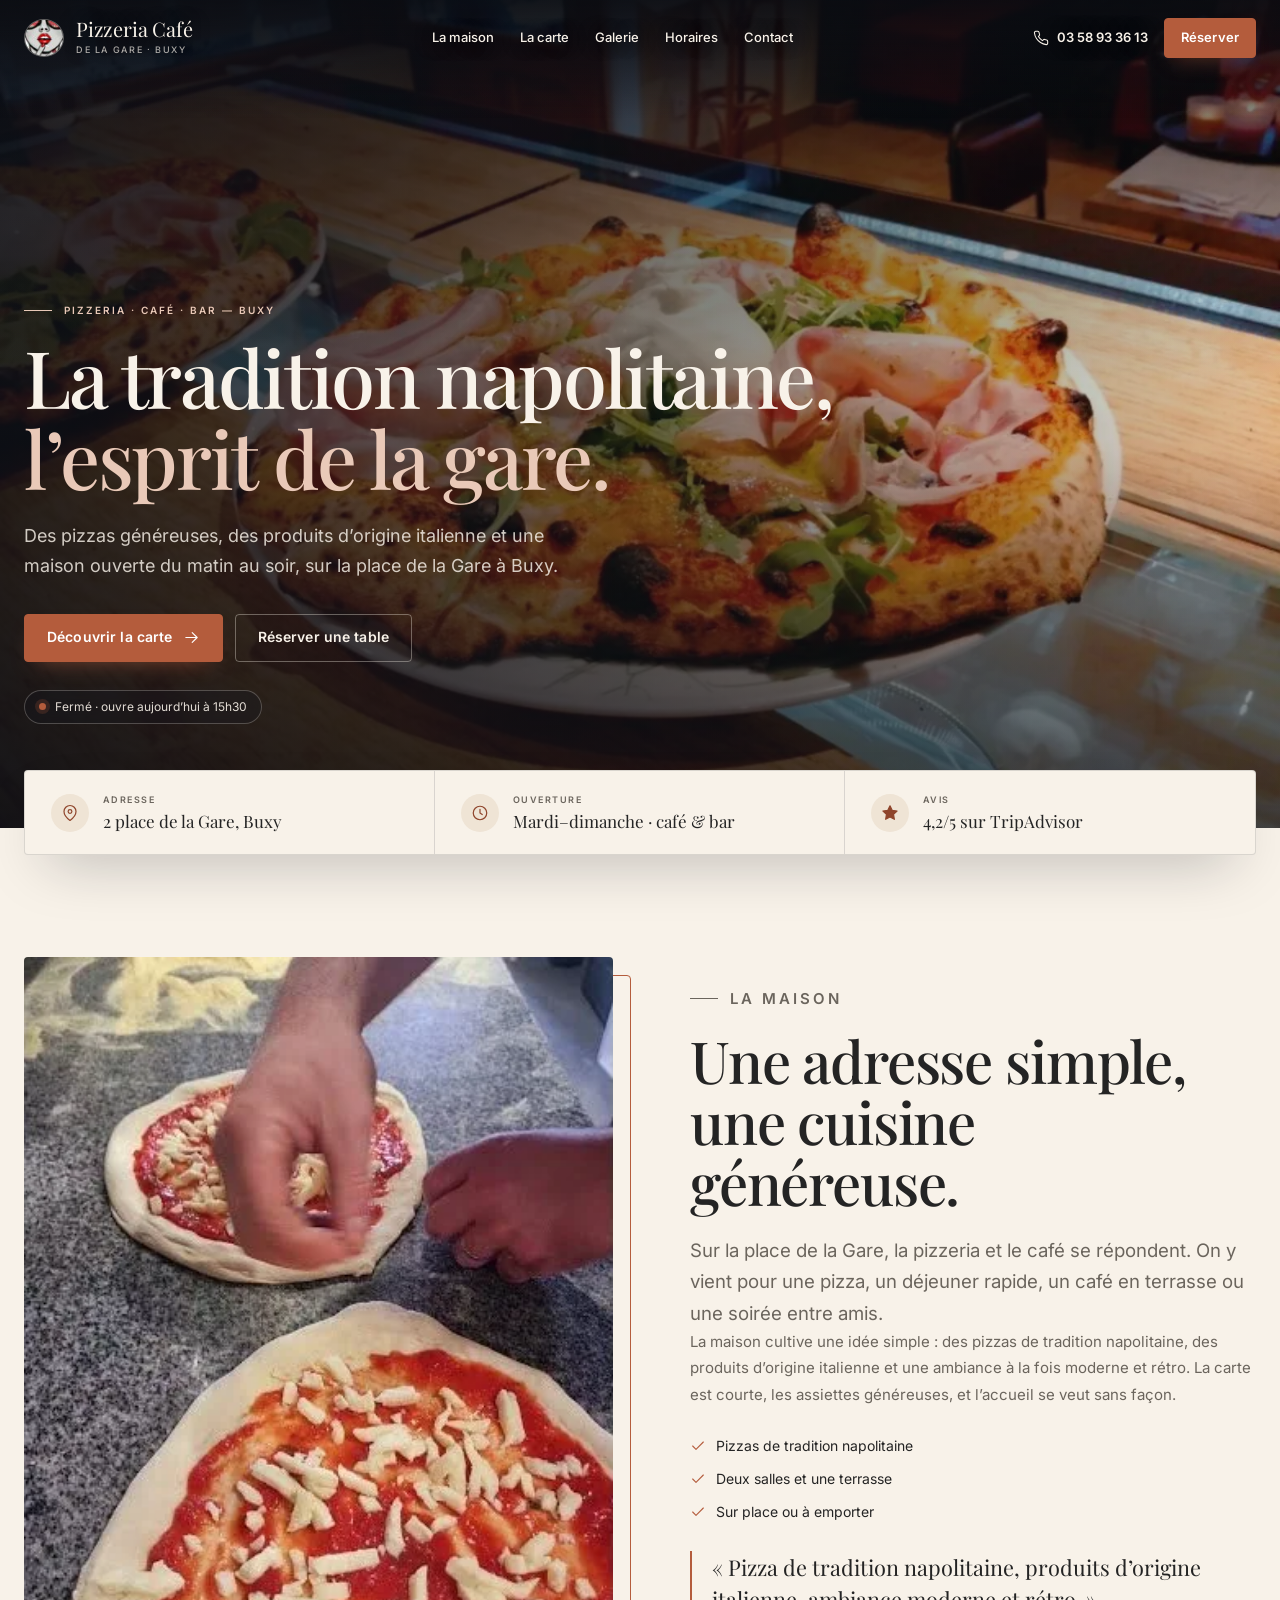
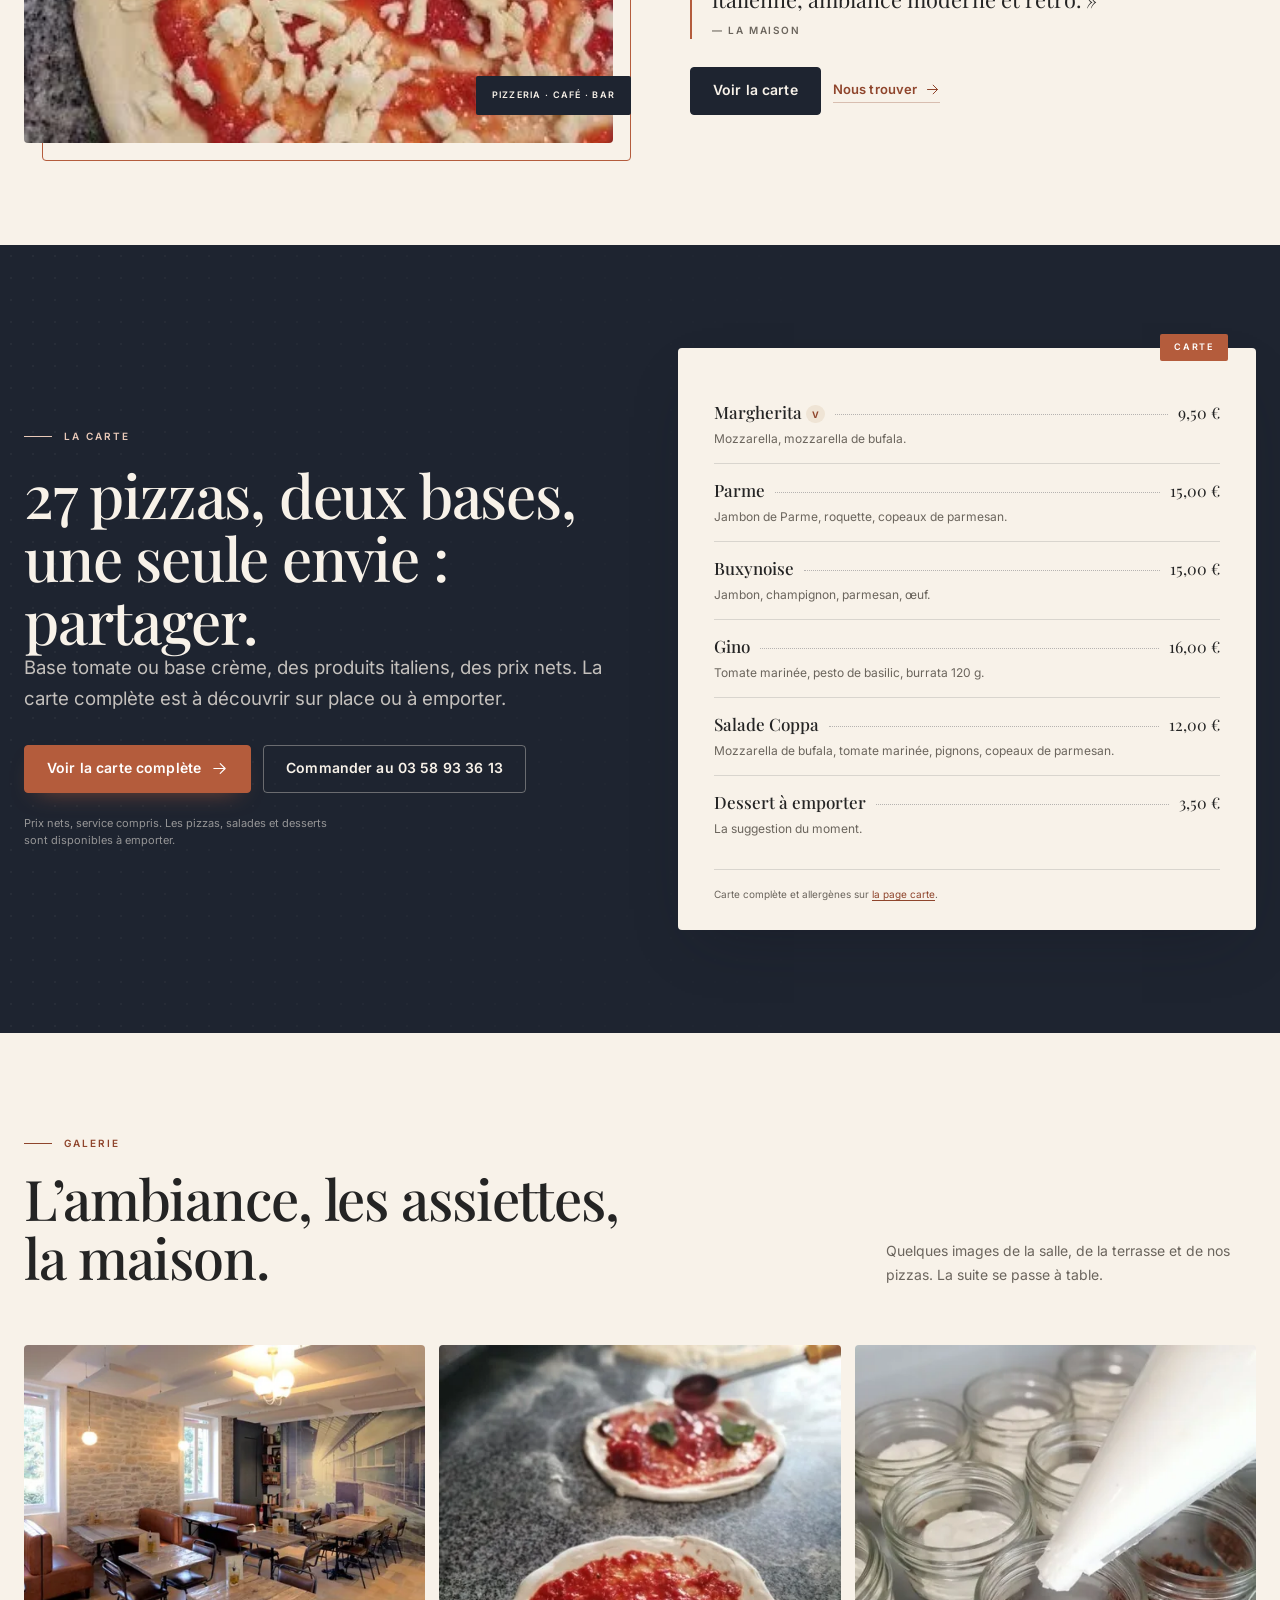
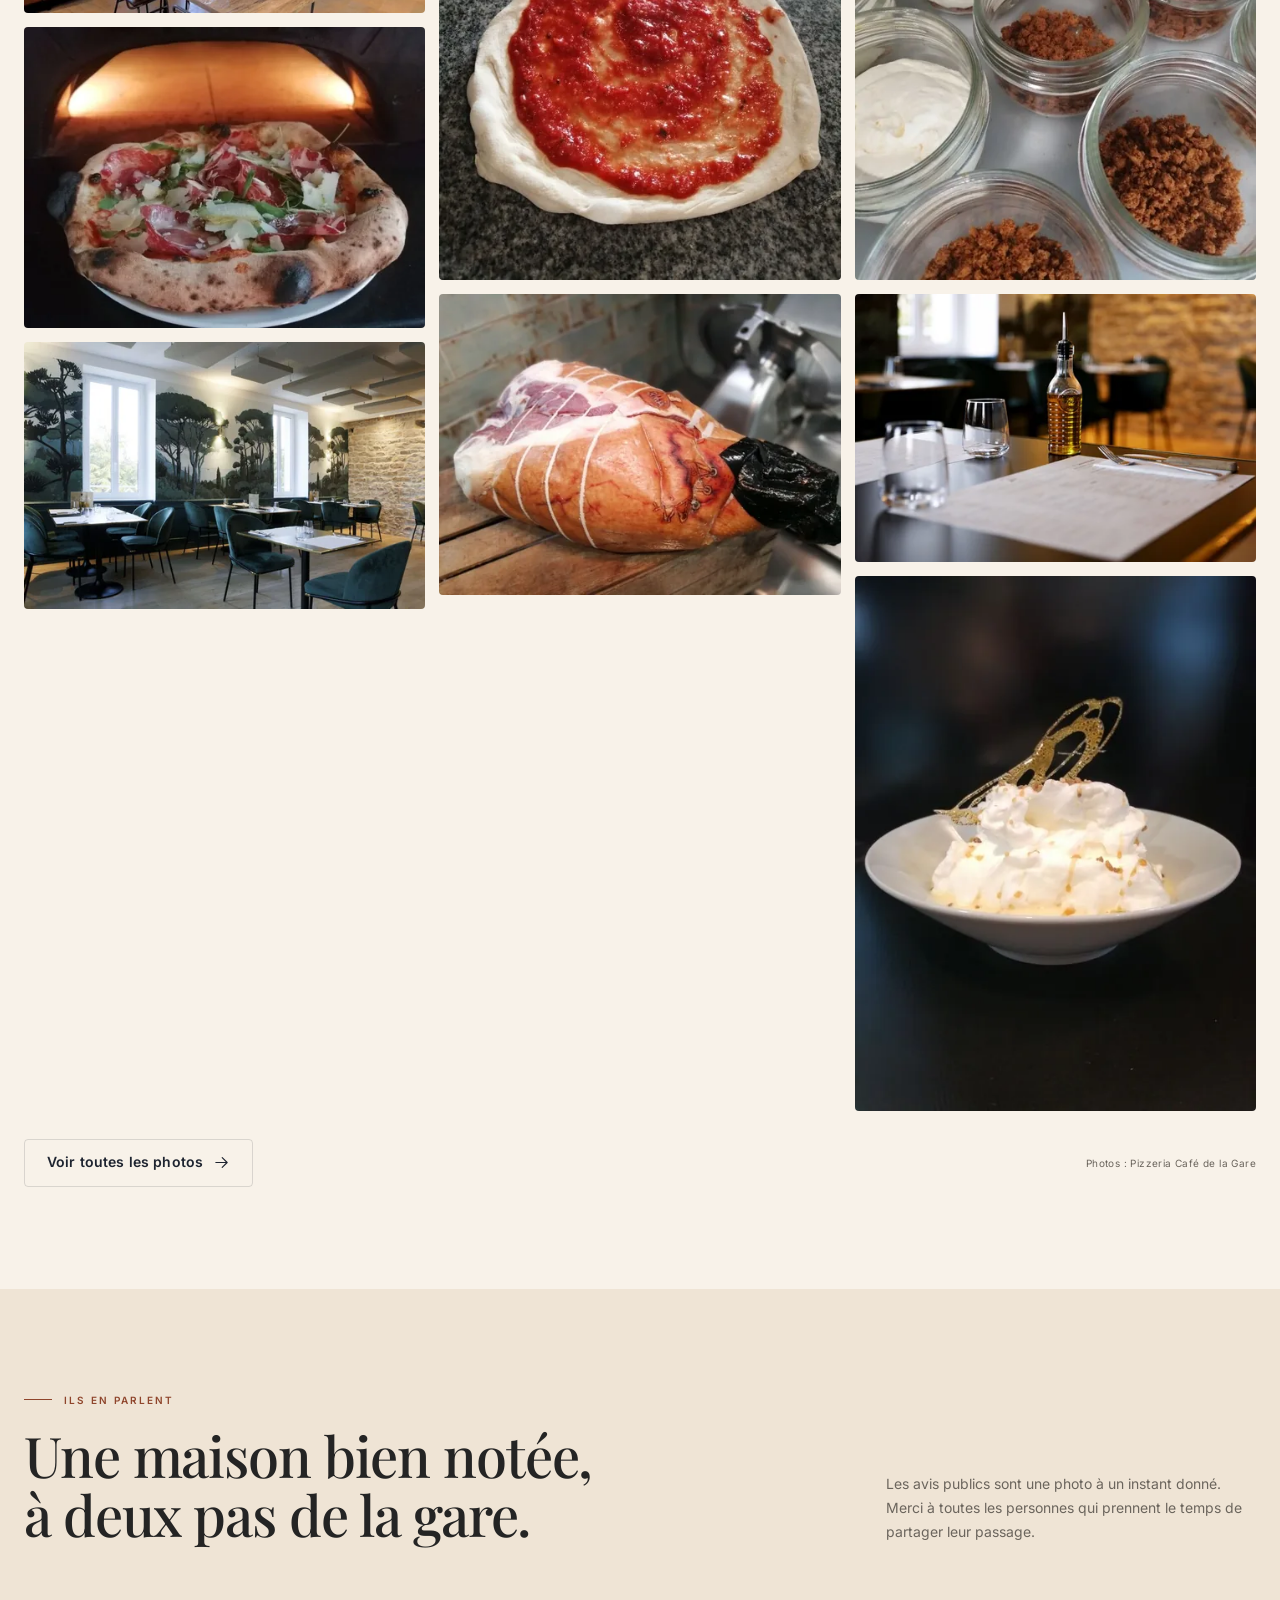
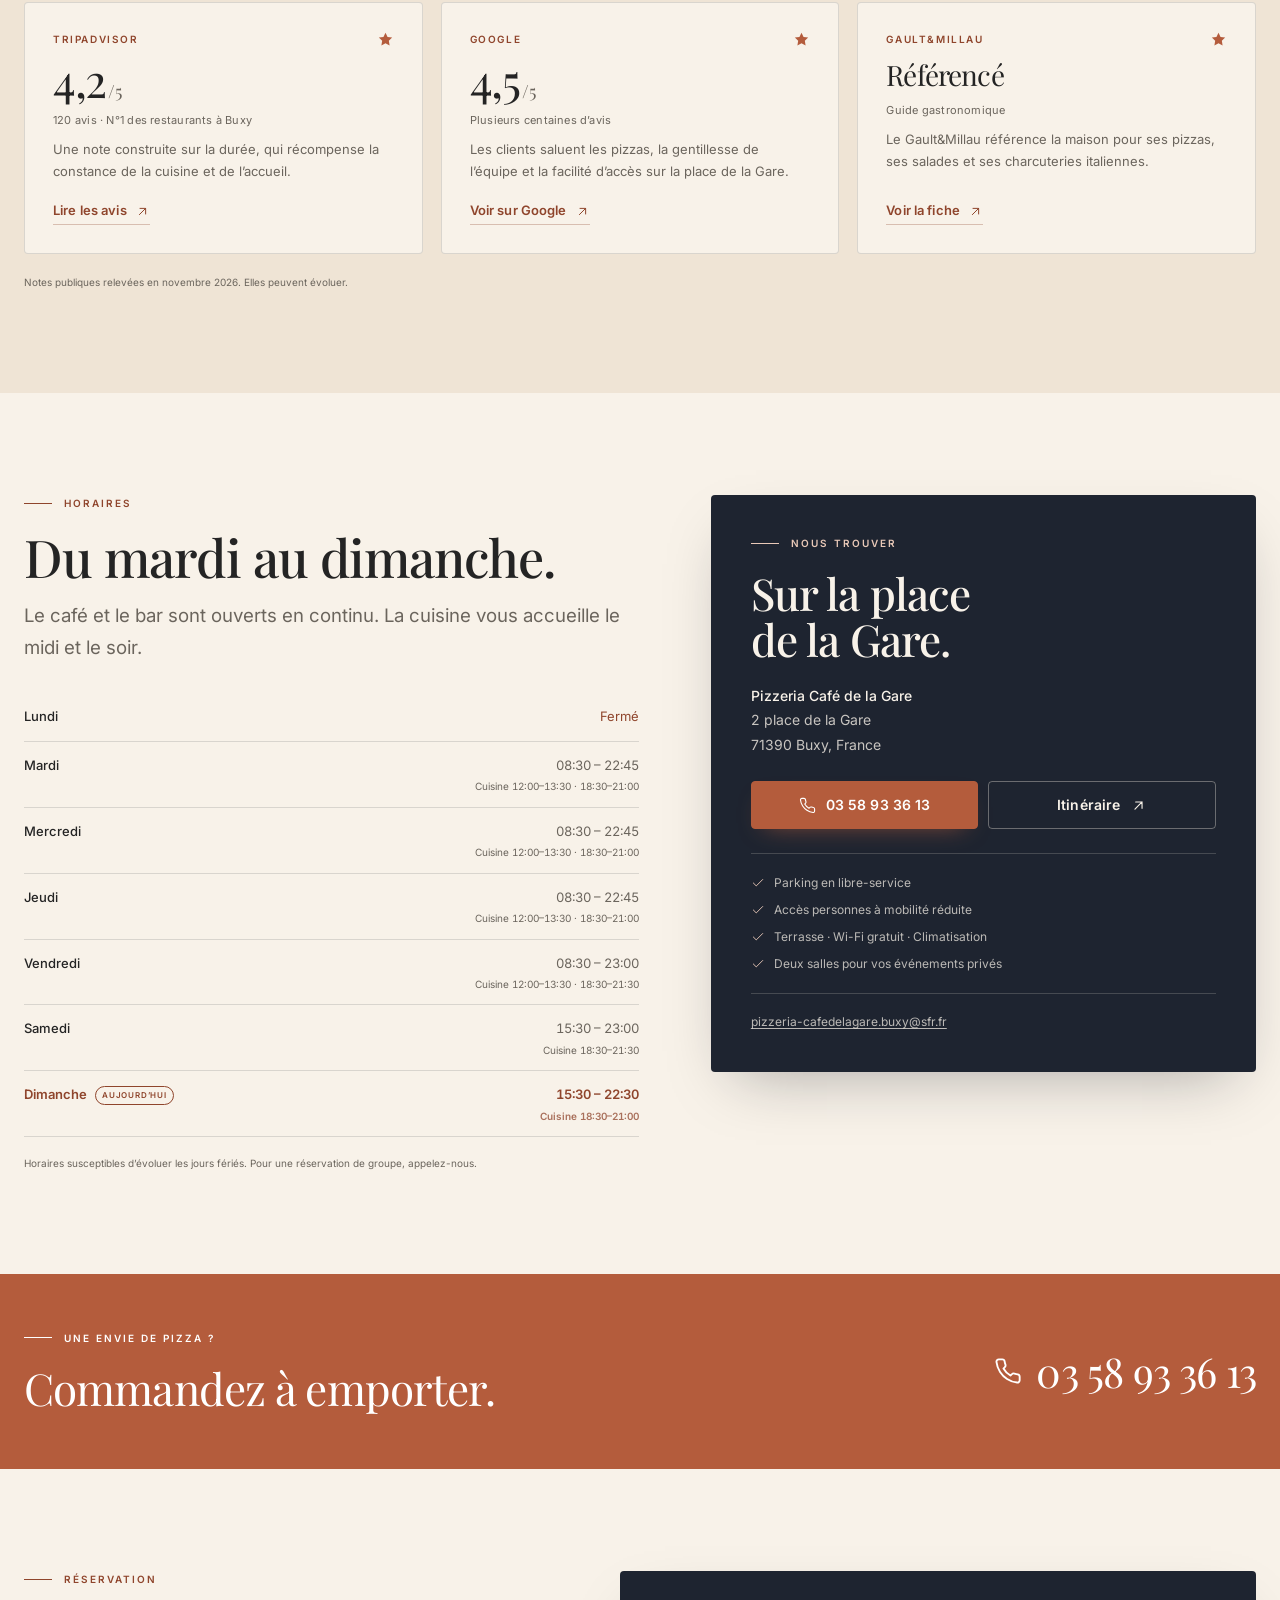
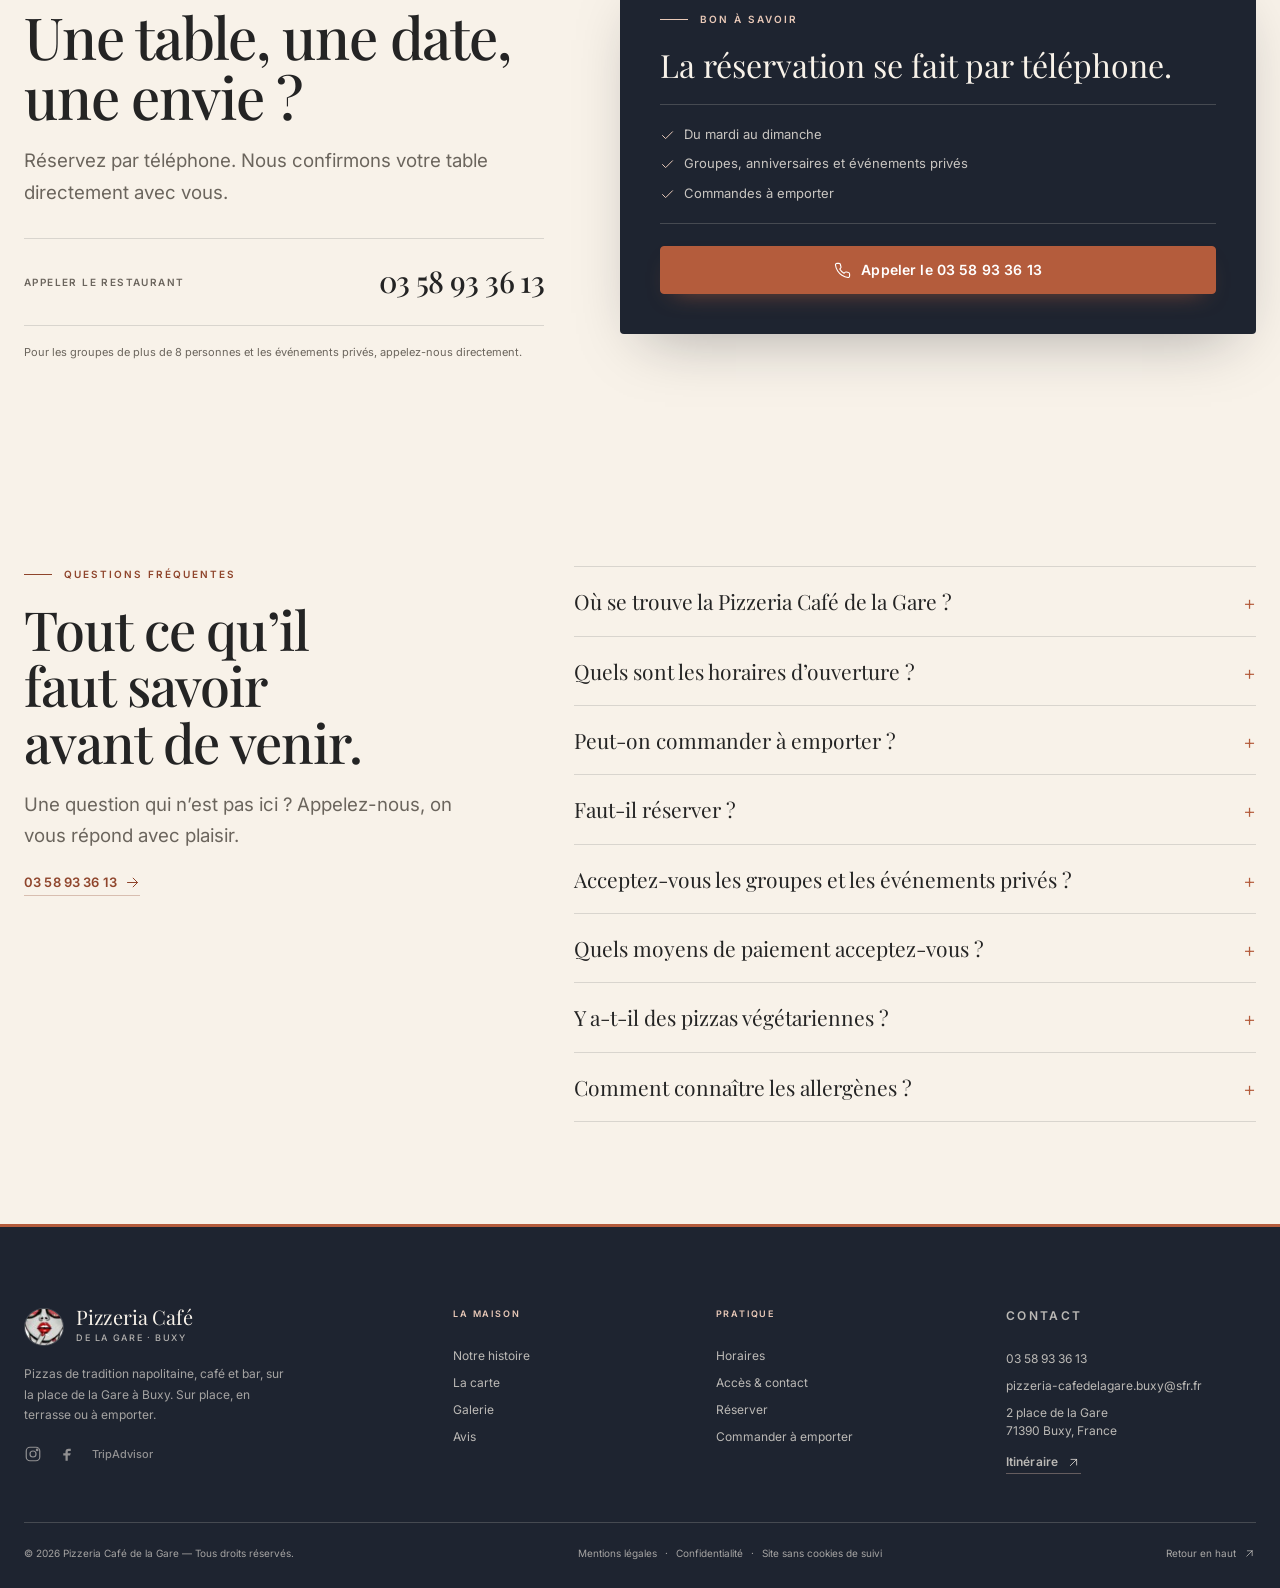
==== commit 41cb8a63: "Retrait du formulaire de reservation - reservation par telephone" ====
--- a/index.html
+++ b/index.html
@@ -2,11 +2,11 @@
 <html lang="fr" class="no-js">
 <head>
   <meta charset="utf-8">
-  <script src="assets/js/head.js?v=20261110"></script>
+  <script src="assets/js/head.js?v=20261110b"></script>
   <meta name="viewport" content="width=device-width, initial-scale=1, viewport-fit=cover">
   <title>Pizzeria Café de la Gare — Pizzas napolitaines à Buxy (71)</title>
   <meta name="description" content="Pizzeria et café à Buxy : pizzas napolitaines, salades, desserts, café et bar. Sur place, en terrasse ou à emporter. Réservez au 03 58 93 36 13.">
-  <link rel="canonical" href="https://pizzeria-cafedelagare-buxy.fr/">
+  <link rel="canonical" href="https://casifox.github.io/buxy-cafe-de-la-gare/">
   <meta name="robots" content="index,follow,max-image-preview:large">
   <meta name="theme-color" content="#1E2430">
   <meta name="color-scheme" content="light">
@@ -19,22 +19,22 @@
   <link rel="preload" href="assets/fonts/playfair-latin.woff2" as="font" type="font/woff2" crossorigin>
   <link rel="preload" href="assets/fonts/inter-latin.woff2" as="font" type="font/woff2" crossorigin>
   <link rel="preload" href="assets/img/hero-1200.webp" as="image" type="image/webp" imagesrcset="assets/img/hero-800.webp 800w, assets/img/hero-1200.webp 1200w" imagesizes="100vw" fetchpriority="high">
-  <link rel="stylesheet" href="assets/css/styles.css?v=20261110">
+  <link rel="stylesheet" href="assets/css/styles.css?v=20261110b">
 
   <meta property="og:type" content="website">
   <meta property="og:site_name" content="Pizzeria Café de la Gare">
   <meta property="og:locale" content="fr_FR">
   <meta property="og:title" content="Pizzeria Café de la Gare — Pizzas napolitaines à Buxy">
   <meta property="og:description" content="Pizzas napolitaines, salades, desserts, café et bar. Sur place, en terrasse ou à emporter, au cœur de Buxy.">
-  <meta property="og:url" content="https://pizzeria-cafedelagare-buxy.fr/">
-  <meta property="og:image" content="https://pizzeria-cafedelagare-buxy.fr/assets/img/og-image.jpg">
+  <meta property="og:url" content="https://casifox.github.io/buxy-cafe-de-la-gare/">
+  <meta property="og:image" content="https://casifox.github.io/buxy-cafe-de-la-gare/assets/img/og-image.jpg">
   <meta property="og:image:width" content="1200">
   <meta property="og:image:height" content="630">
   <meta property="og:image:alt" content="Pizzeria Café de la Gare à Buxy — pizza napolitaine">
   <meta name="twitter:card" content="summary_large_image">
   <meta name="twitter:title" content="Pizzeria Café de la Gare — Pizzas napolitaines à Buxy">
   <meta name="twitter:description" content="Pizzas napolitaines, salades, desserts, café et bar. Sur place, en terrasse ou à emporter.">
-  <meta name="twitter:image" content="https://pizzeria-cafedelagare-buxy.fr/assets/img/og-image.jpg">
+  <meta name="twitter:image" content="https://casifox.github.io/buxy-cafe-de-la-gare/assets/img/og-image.jpg">
 
   <script type="application/ld+json">
   {
@@ -42,24 +42,24 @@
     "@graph": [
       {
         "@type": "WebSite",
-        "@id": "https://pizzeria-cafedelagare-buxy.fr/#website",
-        "url": "https://pizzeria-cafedelagare-buxy.fr/",
+        "@id": "https://casifox.github.io/buxy-cafe-de-la-gare/#website",
+        "url": "https://casifox.github.io/buxy-cafe-de-la-gare/",
         "name": "Pizzeria Café de la Gare",
         "inLanguage": "fr-FR",
-        "publisher": { "@id": "https://pizzeria-cafedelagare-buxy.fr/#restaurant" }
+        "publisher": { "@id": "https://casifox.github.io/buxy-cafe-de-la-gare/#restaurant" }
       },
       {
         "@type": "Restaurant",
-        "@id": "https://pizzeria-cafedelagare-buxy.fr/#restaurant",
+        "@id": "https://casifox.github.io/buxy-cafe-de-la-gare/#restaurant",
         "name": "Pizzeria Café de la Gare",
-        "url": "https://pizzeria-cafedelagare-buxy.fr/",
+        "url": "https://casifox.github.io/buxy-cafe-de-la-gare/",
         "description": "Pizzeria et café à Buxy, en Saône-et-Loire : pizzas de tradition napolitaine, salades, desserts, café et bar. Sur place, en terrasse ou à emporter.",
         "image": [
-          "https://pizzeria-cafedelagare-buxy.fr/assets/img/og-image.jpg",
-          "https://pizzeria-cafedelagare-buxy.fr/assets/img/hero-1200.jpg",
-          "https://pizzeria-cafedelagare-buxy.fr/assets/img/salle-bas-800.jpg"
+          "https://casifox.github.io/buxy-cafe-de-la-gare/assets/img/og-image.jpg",
+          "https://casifox.github.io/buxy-cafe-de-la-gare/assets/img/hero-1200.jpg",
+          "https://casifox.github.io/buxy-cafe-de-la-gare/assets/img/salle-bas-800.jpg"
         ],
-        "logo": "https://pizzeria-cafedelagare-buxy.fr/assets/img/icon-512.png",
+        "logo": "https://casifox.github.io/buxy-cafe-de-la-gare/assets/img/icon-512.png",
         "telephone": "+33358933613",
         "email": "pizzeria-cafedelagare.buxy@sfr.fr",
         "priceRange": "€€",
@@ -67,8 +67,8 @@
         "paymentAccepted": "Carte bancaire, espèces, chèques, titres-restaurant, chèques-vacances, virement",
         "servesCuisine": ["Pizza", "Italienne", "Café", "Bar"],
         "acceptsReservations": "True",
-        "hasMenu": "https://pizzeria-cafedelagare-buxy.fr/menu.html",
-        "menu": "https://pizzeria-cafedelagare-buxy.fr/menu.html",
+        "hasMenu": "https://casifox.github.io/buxy-cafe-de-la-gare/menu.html",
+        "menu": "https://casifox.github.io/buxy-cafe-de-la-gare/menu.html",
         "address": {
           "@type": "PostalAddress",
           "streetAddress": "2 place de la Gare",
@@ -106,7 +106,7 @@
       },
       {
         "@type": "FAQPage",
-        "@id": "https://pizzeria-cafedelagare-buxy.fr/#faq",
+        "@id": "https://casifox.github.io/buxy-cafe-de-la-gare/#faq",
         "mainEntity": [
           {
             "@type": "Question",
@@ -126,7 +126,7 @@
           {
             "@type": "Question",
             "name": "Faut-il réserver ?",
-            "acceptedAnswer": { "@type": "Answer", "text": "C'est recommandé, surtout le week-end. Appelez-nous au 03 58 93 36 13 ou envoyez une demande via le formulaire de réservation." }
+            "acceptedAnswer": { "@type": "Answer", "text": "C'est recommandé, surtout le week-end. Appelez-nous au 03 58 93 36 13." }
           },
           {
             "@type": "Question",
@@ -587,7 +587,7 @@
         <div class="reservation__intro reveal">
           <p class="eyebrow">Réservation</p>
           <h2>Une table, une date,<br>une envie ?</h2>
-          <p class="lead">Réservez par téléphone ou envoyez-nous une demande. Nous confirmons toujours par téléphone.</p>
+          <p class="lead">Réservez par téléphone. Nous confirmons votre table directement avec vous.</p>
           <a class="reservation__phone" href="tel:+33358933613">
             <span>Appeler le restaurant</span>
             <strong>03 58 93 36 13</strong>
@@ -595,45 +595,19 @@
           <p class="reservation__note">Pour les groupes de plus de 8 personnes et les événements privés, appelez-nous directement.</p>
         </div>
 
-        <form class="reservation-form reveal" data-reservation-form action="mailto:pizzeria-cafedelagare.buxy@sfr.fr" method="post" enctype="text/plain" aria-label="Demande de réservation">
-          <div class="form-grid">
-            <label>Nom complet
-              <input type="text" name="name" autocomplete="name" required placeholder="Votre nom">
-            </label>
-            <label>Téléphone
-              <input type="tel" name="phone" autocomplete="tel" required placeholder="06 00 00 00 00">
-            </label>
-            <label>E-mail
-              <input type="email" name="email" autocomplete="email" placeholder="vous@exemple.fr">
-            </label>
-            <label>Nombre de personnes
-              <select name="guests" required>
-                <option value="">Choisir</option>
-                <option>1</option><option>2</option><option>3</option><option>4</option>
-                <option>5</option><option>6</option><option>7</option><option>8</option>
-                <option value="9+">9 et plus</option>
-              </select>
-            </label>
-            <label>Date
-              <input type="date" name="date" required>
-            </label>
-            <label>Heure
-              <select name="time" required>
-                <option value="">Choisir</option>
-                <option>12:00</option><option>12:30</option><option>13:00</option><option>13:30</option>
-                <option>18:30</option><option>19:00</option><option>19:30</option><option>20:00</option>
-                <option>20:30</option><option>21:00</option><option>21:30</option>
-              </select>
-            </label>
-          </div>
-          <label class="form-full">Message
-            <textarea name="message" rows="3" placeholder="Une occasion, une allergie, une demande particulière…"></textarea>
-          </label>
-          <button class="btn btn--primary btn--full" type="submit">Envoyer ma demande <svg class="icon" aria-hidden="true"><use href="#i-arrow"/></svg></button>
-          <p class="form-note">L’envoi ouvre votre messagerie avec les informations de réservation. Aucune donnée n’est stockée sur le site.</p>
-          <p class="form-status" data-form-status role="status" aria-live="polite"></p>
-          <noscript><p class="form-note">Pour réserver, appelez-nous au <a href="tel:+33358933613">03 58 93 36 13</a>.</p></noscript>
-        </form>
+        <div class="reservation-card reveal">
+          <p class="eyebrow eyebrow--light">Bon à savoir</p>
+          <p class="reservation-card__title">La réservation se fait par téléphone.</p>
+          <ul class="reservation-card__list">
+            <li><svg class="icon" aria-hidden="true"><use href="#i-check"/></svg>Du mardi au dimanche</li>
+            <li><svg class="icon" aria-hidden="true"><use href="#i-check"/></svg>Groupes, anniversaires et événements privés</li>
+            <li><svg class="icon" aria-hidden="true"><use href="#i-check"/></svg>Commandes à emporter</li>
+          </ul>
+          <a class="btn btn--primary btn--full" href="tel:+33358933613">
+            <svg class="icon" aria-hidden="true"><use href="#i-phone"/></svg>
+            Appeler le 03 58 93 36 13
+          </a>
+        </div>
       </div>
     </section>
 
@@ -661,7 +635,7 @@
           </details>
           <details>
             <summary>Faut-il réserver ?</summary>
-            <p>C’est recommandé, surtout le week-end. Appelez-nous au <a href="tel:+33358933613">03 58 93 36 13</a> ou envoyez une demande via le formulaire de réservation.</p>
+            <p>C’est recommandé, surtout le week-end. Appelez-nous au <a href="tel:+33358933613">03 58 93 36 13</a>.</p>
           </details>
           <details>
             <summary>Acceptez-vous les groupes et les événements privés ?</summary>
@@ -775,6 +749,6 @@
     </div>
   </dialog>
 
-  <script src="assets/js/main.js?v=20261110" defer></script>
+  <script src="assets/js/main.js?v=20261110b" defer></script>
 </body>
 </html>
--- a/assets/css/styles.css
+++ b/assets/css/styles.css
@@ -1592,6 +1592,46 @@
   line-height: 1.6;
 }
 
+.reservation-card {
+  padding: clamp(28px, 4vw, 40px);
+  border-radius: var(--radius);
+  background: var(--navy);
+  color: var(--cream);
+  box-shadow: var(--shadow);
+}
+
+.reservation-card__title {
+  margin-bottom: 20px;
+  font-family: var(--font-display);
+  font-size: clamp(24px, 2.6vw, 32px);
+  line-height: 1.2;
+}
+
+.reservation-card__list {
+  display: grid;
+  gap: 10px;
+  padding: 20px 0;
+  margin-bottom: 22px;
+  border-top: 1px solid var(--line-light);
+  border-bottom: 1px solid var(--line-light);
+}
+
+.reservation-card__list li {
+  display: flex;
+  align-items: flex-start;
+  gap: 9px;
+  color: rgba(248, 242, 233, 0.78);
+  font-size: 13px;
+  line-height: 1.5;
+}
+
+.reservation-card__list .icon {
+  width: 15px;
+  height: 15px;
+  margin-top: 3px;
+  color: var(--terracotta-soft);
+}
+
 .reservation-form {
   padding: clamp(24px, 3.4vw, 36px);
   border: 1px solid var(--line);
